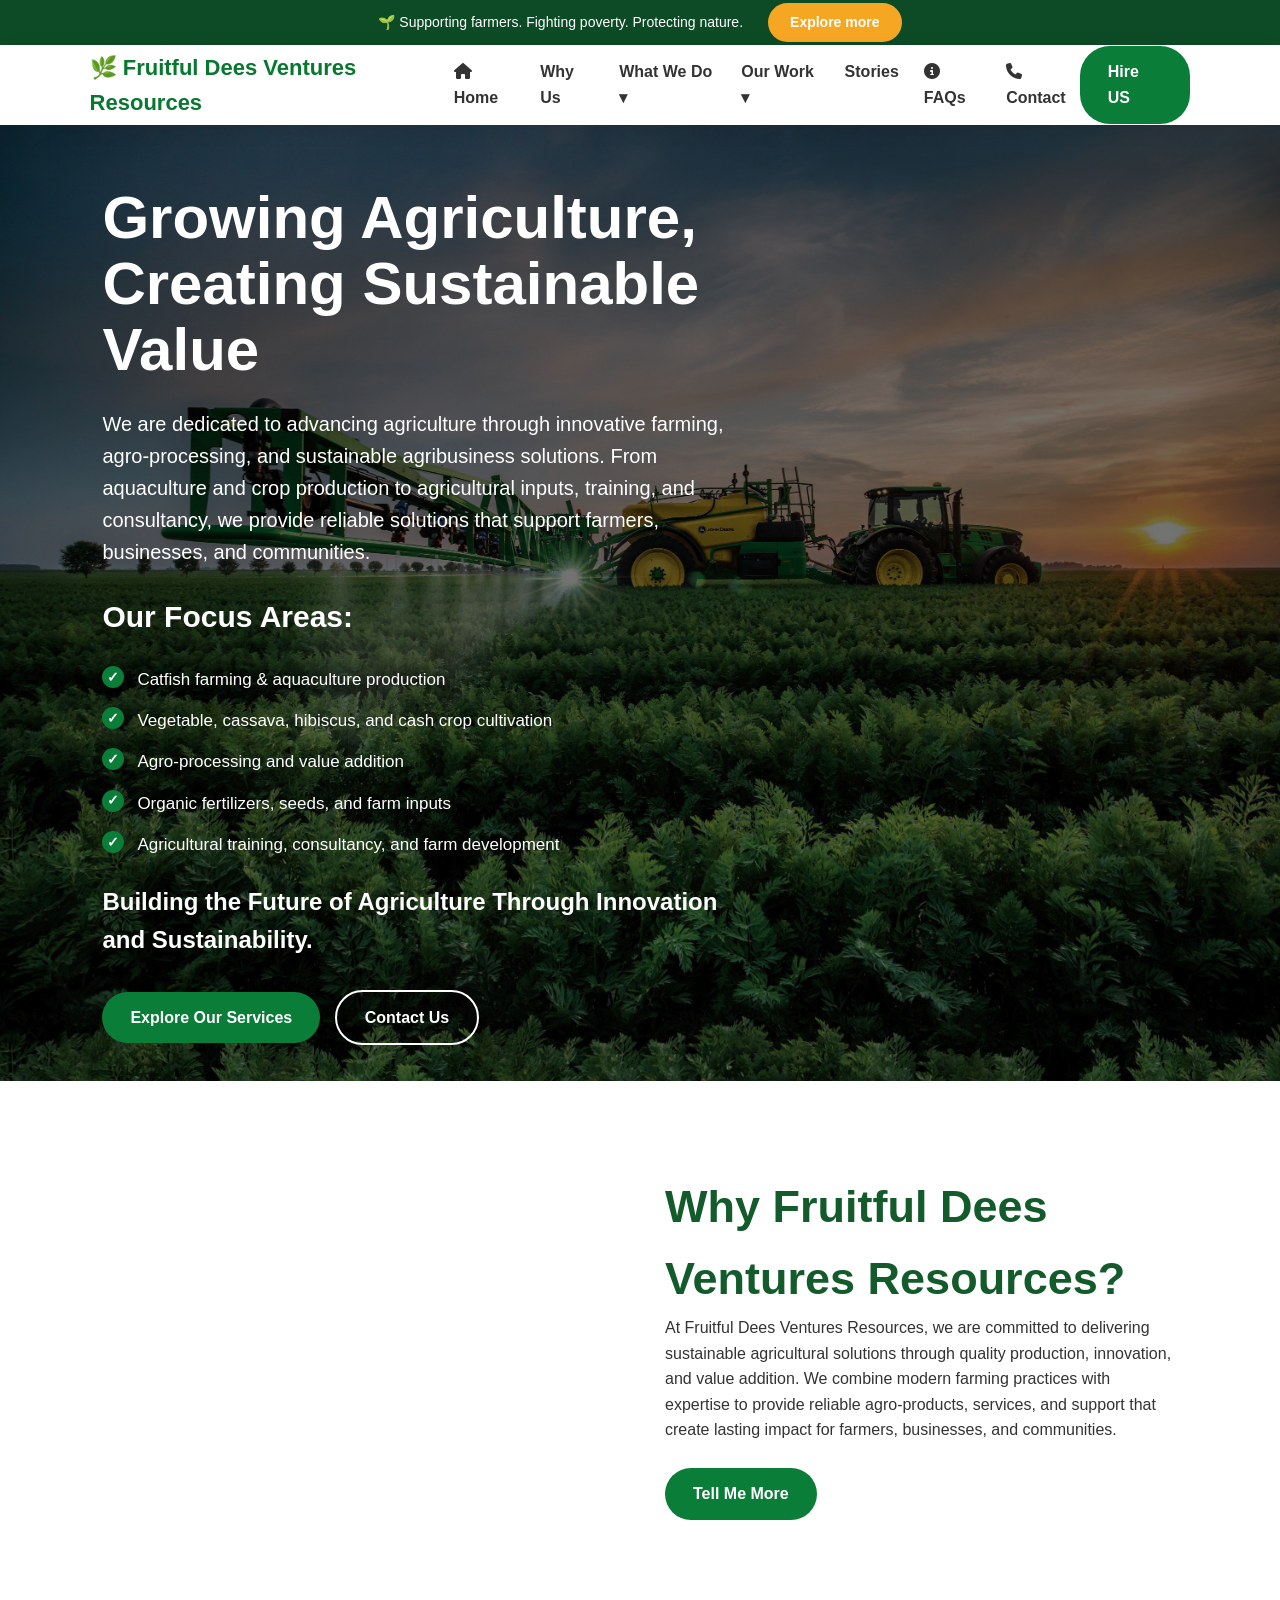
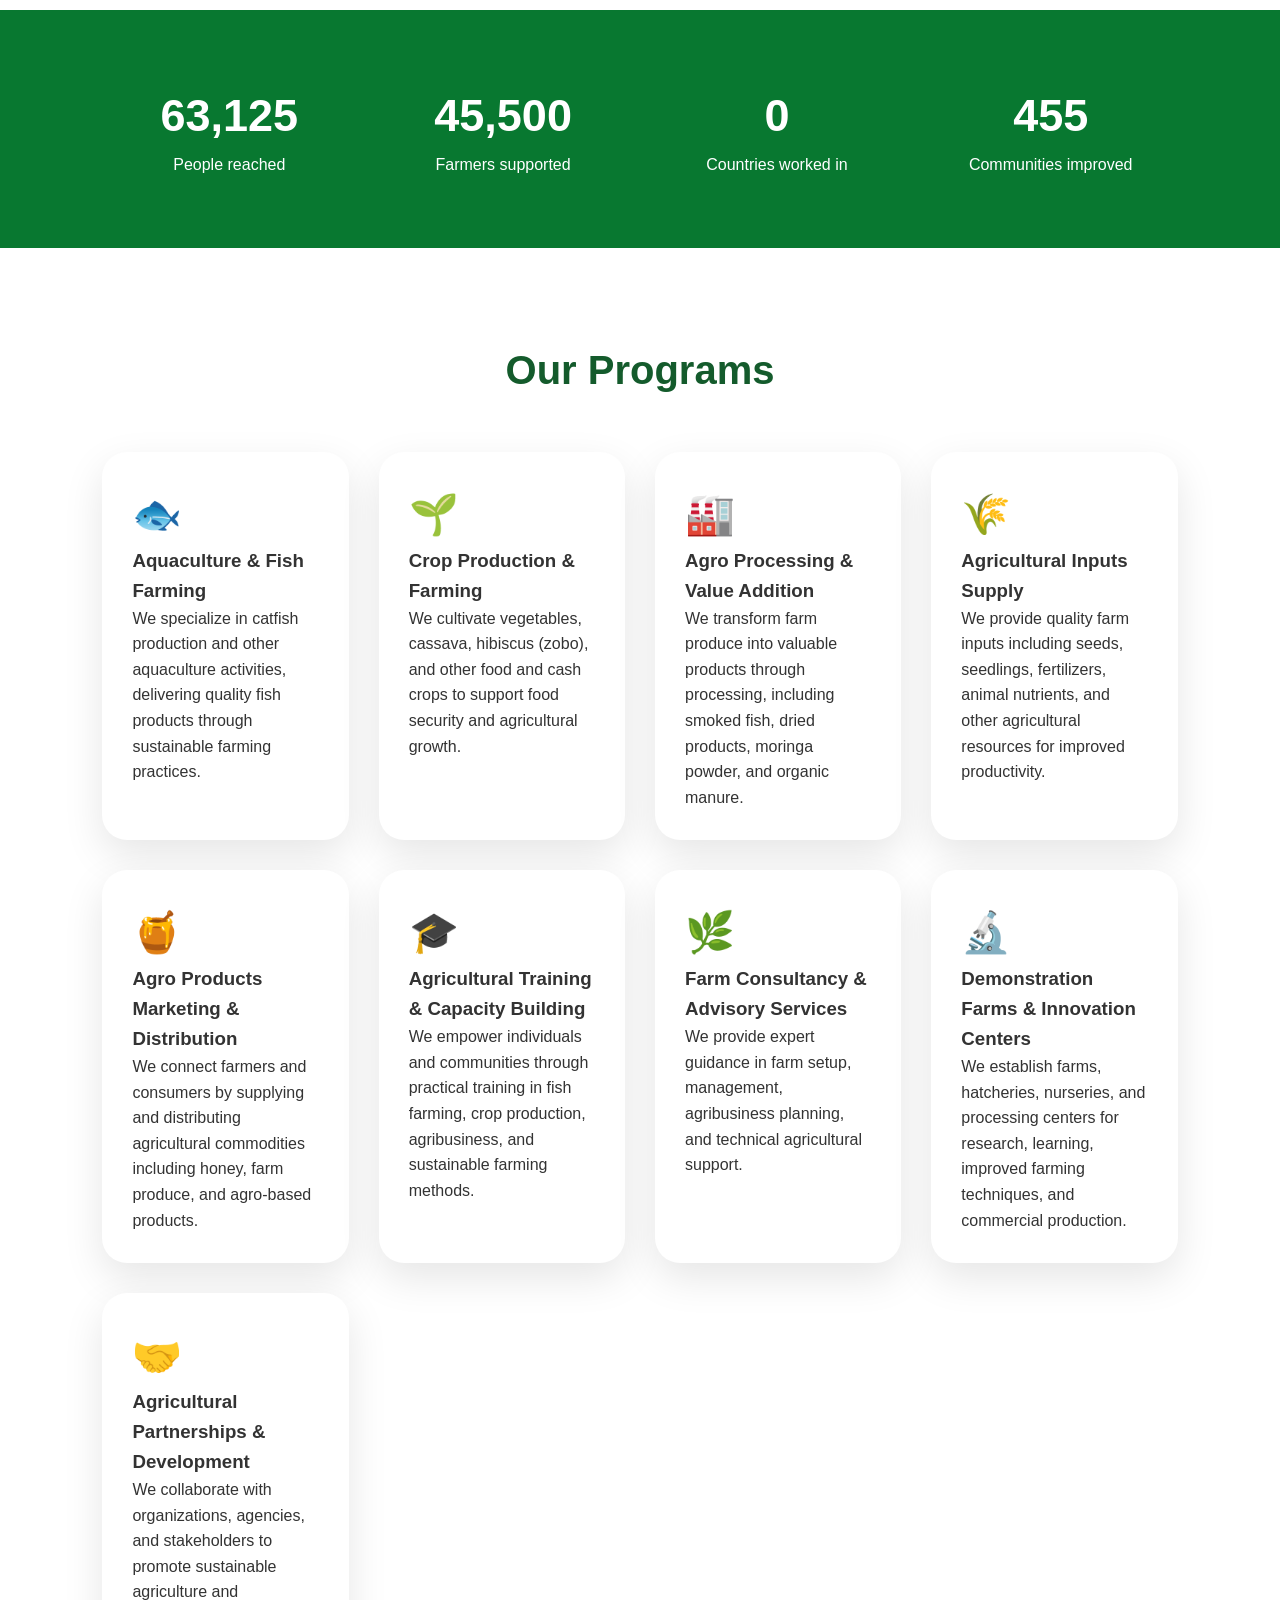
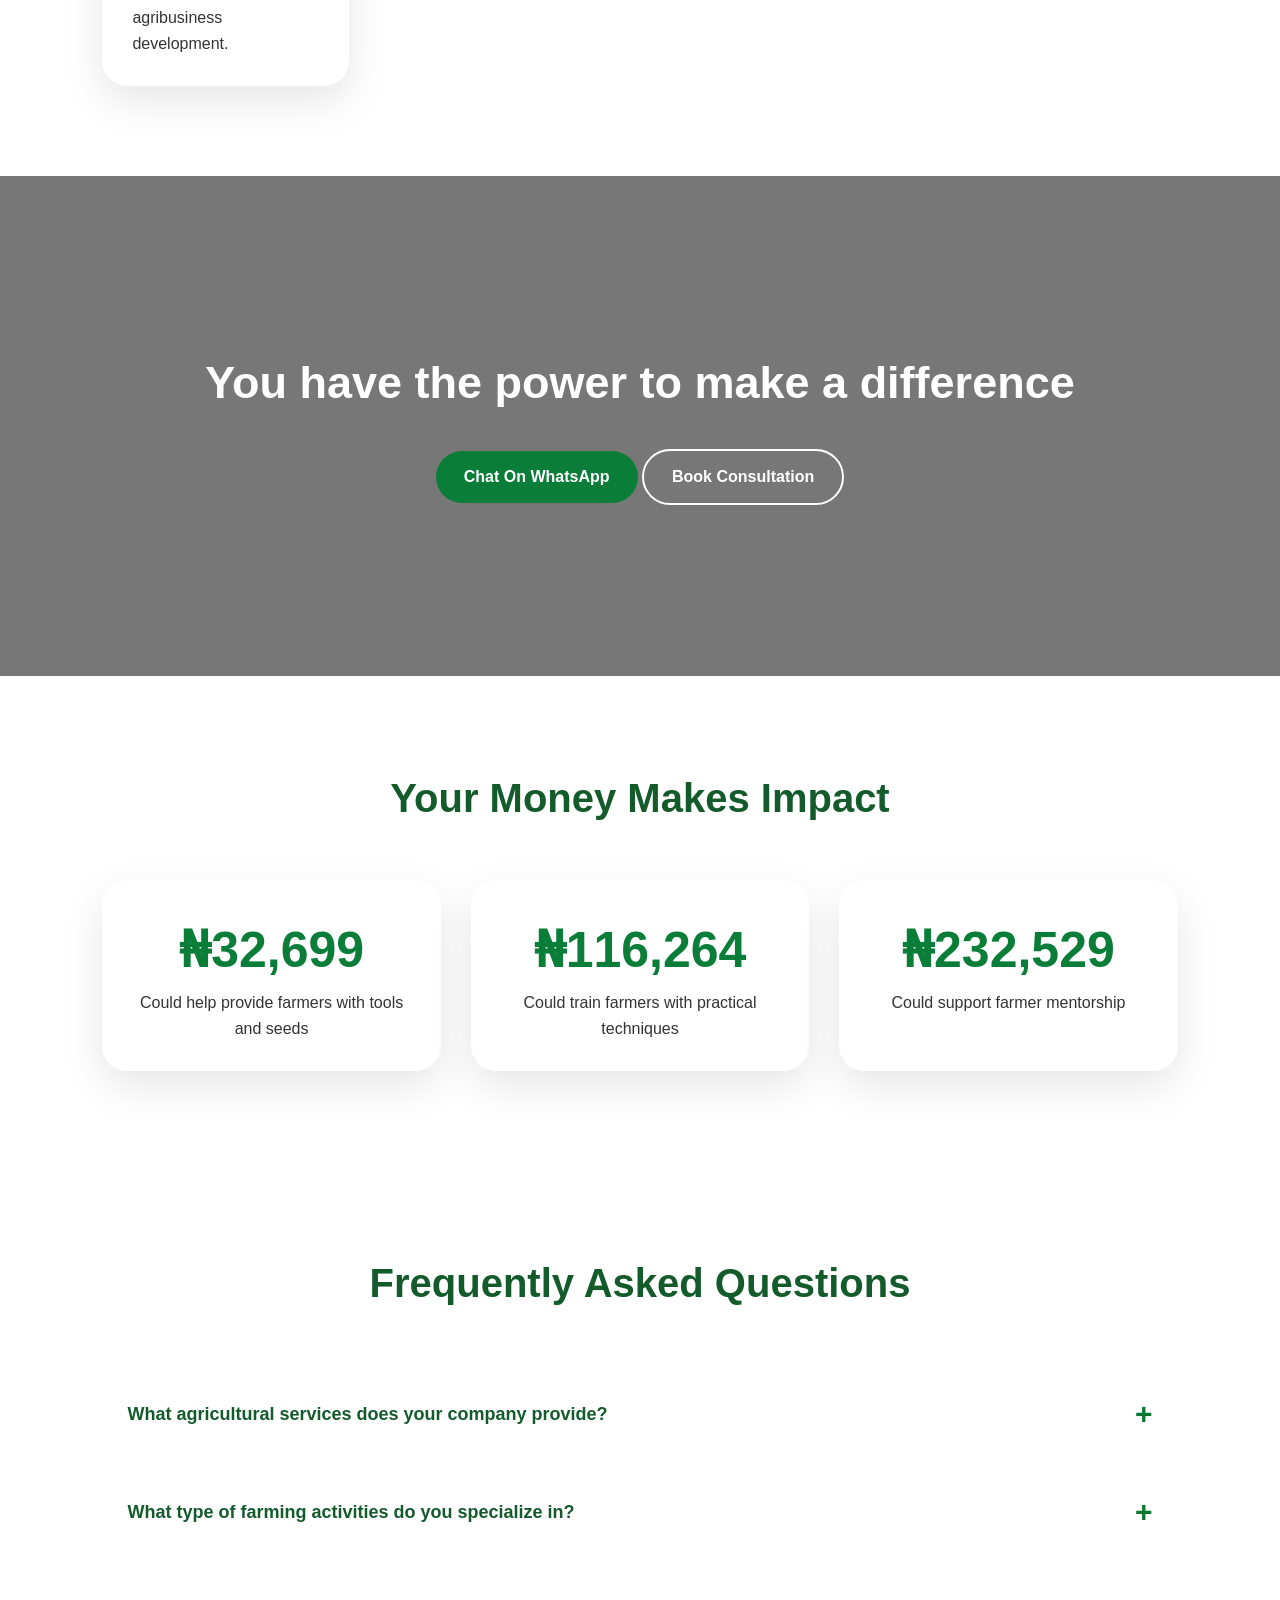
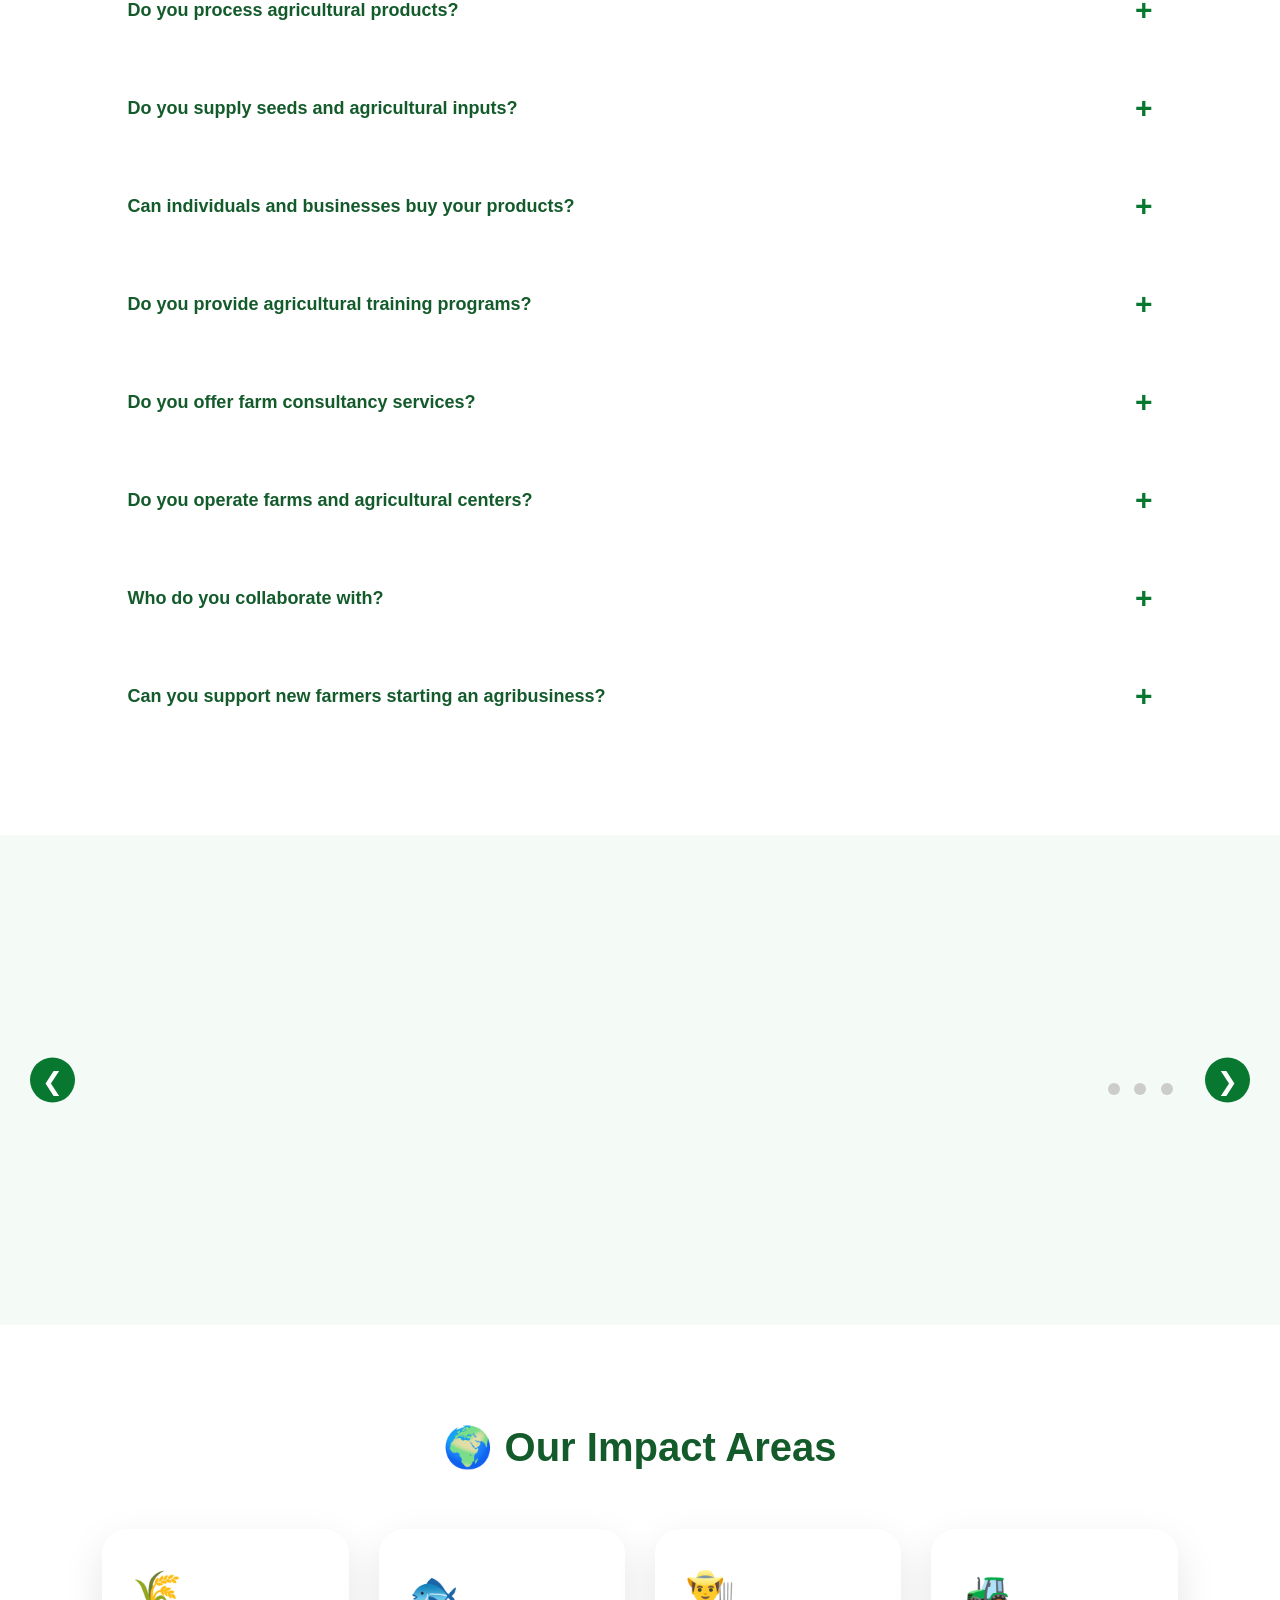
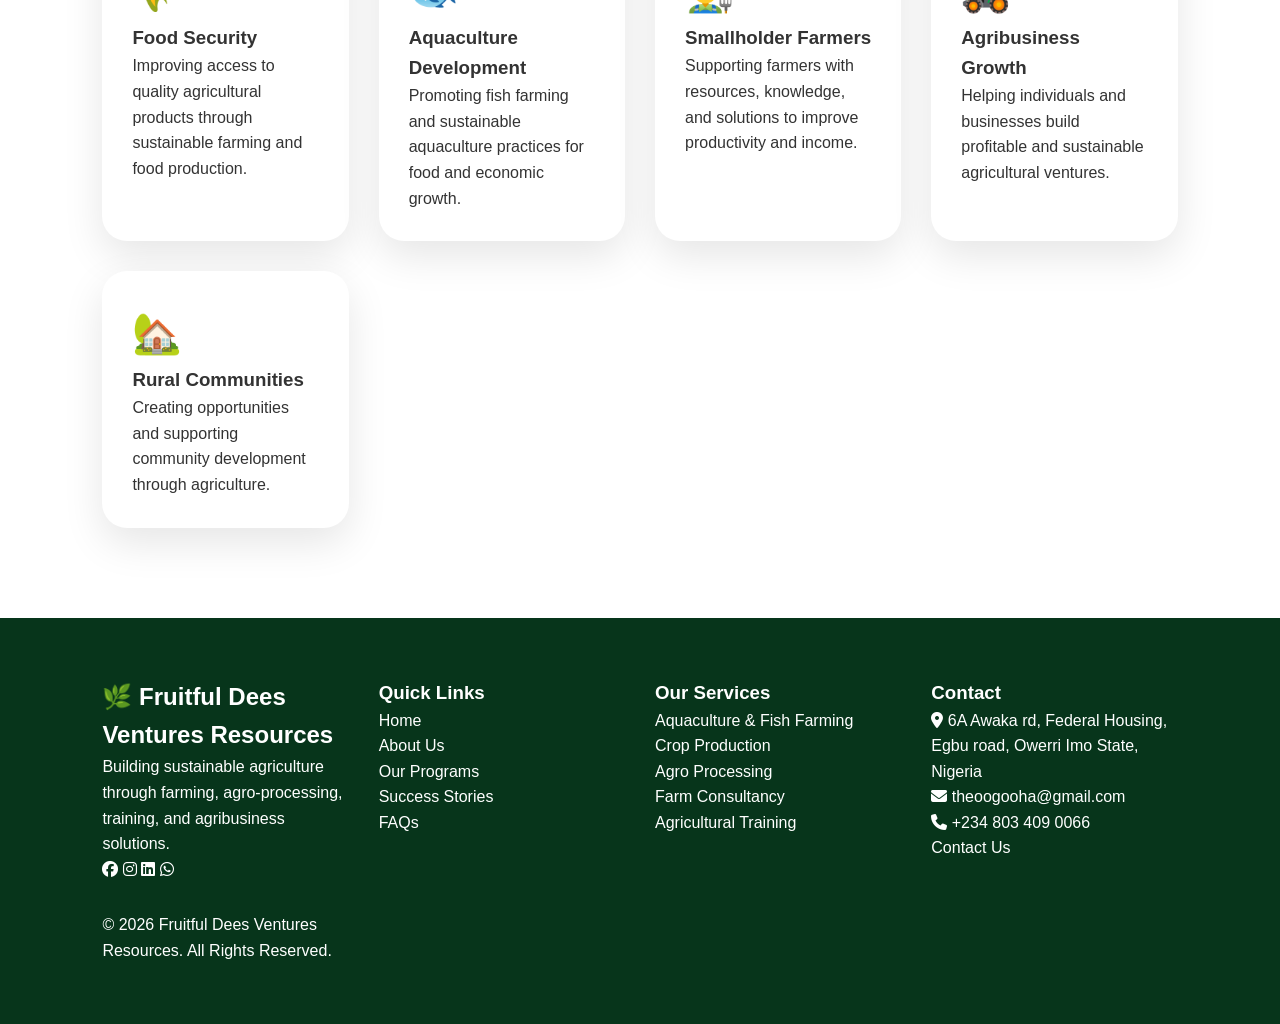
==== index.html @ a4c6fbff "Add files via upload" ====
<!DOCTYPE html>
<html lang="en">
<head>
<meta charset="UTF-8">
<meta name="viewport" content="width=device-width, initial-scale=1.0">

<title>Fruitful Dees Ventures Resources</title>

<link rel="stylesheet" href="https://cdnjs.cloudflare.com/ajax/libs/font-awesome/6.7.2/css/all.min.css">

<link rel="stylesheet" href="style.css">
</head>

<body>


<div class="topbar">
<p>🌱 Supporting farmers. Fighting poverty. Protecting nature.</p>
<a href="#donate">Explore more</a>
</div>


<header id="header">

<div class="logo">
🌿 <span>Fruitful Dees Ventures Resources</span>
</div>


<nav id="nav">

<a href="#"><i class="fa-solid fa-house"></i> Home</a>

<a href="#why">Why Us</a>

<a href="#programs">What We Do ▾</a>

<a href="#work">Our Work ▾</a>

<a href="#stories">Stories</a>

<a href="#faqs"><i class="fa-solid fa-info-circle"></i> FAQs</a>

<a href="contact-us/index.html"><i class="fa-solid fa-phone"></i> Contact</a>

</nav>


<a class="donate-btn" href="#donate">
Hire US
</a>


<div class="hamburger" id="hamburger">
☰
</div>


</header>



<section class="hero">


<div class="overlay"></div>


<div class="hero-content reveal">

<h1>
Growing Agriculture, Creating Sustainable Value
</h1>

<p>
We are dedicated to advancing agriculture through innovative farming, 
        agro-processing, and sustainable agribusiness solutions. From aquaculture 
        and crop production to agricultural inputs, training, and consultancy, 
        we provide reliable solutions that support farmers, businesses, and communities.
</p>
<h2>
    Our Focus Areas:
</h2>
<ul>
        <li>Catfish farming & aquaculture production</li>
        <li>Vegetable, cassava, hibiscus, and cash crop cultivation</li>
        <li>Agro-processing and value addition</li>
        <li>Organic fertilizers, seeds, and farm inputs</li>
        <li>Agricultural training, consultancy, and farm development</li>
    </ul>

    <h3>
        Building the Future of Agriculture Through Innovation and Sustainability.
    </h3>

<div>

<a href="#donate" class="btn primary">
        Explore Our Services
    </a>

    <a href="contact-us/index.html" class="btn secondary">
        Contact Us
    </a>

</div><br>

</div>

</section>





<section class="intro reveal" id="why">


<div class="image-box">

<img loading="lazy"
src="https://images.unsplash.com/photo-1500076656116-558758c991c1">

</div>


<div>

<h2>Why Fruitful Dees Ventures Resources?</h2>

<p>
At Fruitful Dees Ventures Resources, we are committed to delivering sustainable agricultural solutions through quality production, innovation, and value addition. We combine modern farming practices with expertise to provide reliable agro-products, services, and support that create lasting impact for farmers, businesses, and communities.
</p><br>


<a href="contact-us/index.html" class="btn primary">
Tell Me More
</a>


</div>

</section>







<section class="stats">


<div class="stat reveal">

<h2 data-count="67155">0</h2>
<p>People reached</p>

</div>


<div class="stat reveal">

<h2 data-count="50000">0</h2>
<p>Farmers supported</p>

</div>


<div class="stat reveal">

<h2 data-count="1">0</h2>
<p>Countries worked in</p>

</div>


<div class="stat reveal">

<h2 data-count="500">0</h2>
<p>Communities improved</p>

</div>


</section>









<section id="programs" class="section">


<h2 class="title">
Our Programs
</h2>


<div class="cards">



<div class="card">
🐟
<h3>Aquaculture & Fish Farming</h3>
<p>We specialize in catfish production and other aquaculture activities, delivering quality fish products through sustainable farming practices.</p>
</div>



<div class="card">
🌱
<h3>Crop Production & Farming</h3>
<p>We cultivate vegetables, cassava, hibiscus (zobo), and other food and cash crops to support food security and agricultural growth.</p>
</div>




<div class="card">
🏭
<h3>Agro Processing & Value Addition</h3>
<p>We transform farm produce into valuable products through processing, including smoked fish, dried products, moringa powder, and organic manure.</p>
</div>



<div class="card">
🌾
<h3>Agricultural Inputs Supply</h3>
<p>We provide quality farm inputs including seeds, seedlings, fertilizers, animal nutrients, and other agricultural resources for improved productivity.</p>
</div>



<div class="card">
🍯
<h3>Agro Products Marketing & Distribution</h3>
<p>We connect farmers and consumers by supplying and distributing agricultural commodities including honey, farm produce, and agro-based products.</p>
</div>



<div class="card">
🎓
<h3>Agricultural Training & Capacity Building</h3>
<p>We empower individuals and communities through practical training in fish farming, crop production, agribusiness, and sustainable farming methods.</p>
</div>




<div class="card">
🌿
<h3>Farm Consultancy & Advisory Services</h3>
<p>We provide expert guidance in farm setup, management, agribusiness planning, and technical agricultural support.</p>
</div>



<div class="card">
🔬
<h3>Demonstration Farms & Innovation Centers</h3>
<p>We establish farms, hatcheries, nurseries, and processing centers for research, learning, improved farming techniques, and commercial production.</p>
</div>


<div class="card">
🤝
<h3>Agricultural Partnerships & Development</h3>
<p>We collaborate with organizations, agencies, and stakeholders to promote sustainable agriculture and agribusiness development.</p>
</div>


</div>

</section>







<section class="donation" id="donate">


<div>

<h2>
You have the power to make a difference
</h2>

<a href="https://wa.link/9okyfu" target="_blank" class="btn primary">
Chat On WhatsApp
</a>


<a class="btn secondary" href="contact-us/index.html">
Book Consultation
</a>


</div>


</section>










<section class="section">


<h2 class="title">
Your Money Makes Impact
</h2>


<div class="impact">


<div>
<h2>₦32,699</h2>
<p>
Could help provide farmers with tools and seeds
</p>
</div>


<div>
<h2>₦116,264</h2>
<p>
Could train farmers with practical techniques
</p>
</div>


<div>
<h2>₦232,529</h2>
<p>
Could support farmer mentorship
</p>
</div>


</div>


</section>












<section id="faqs" class="section faq">

<h2 class="title">Frequently Asked Questions</h2>


<div class="faq-container">



<div class="faq-item">

<input type="checkbox" id="faq1">

<label for="faq1">

What agricultural services does your company provide?

<span>+</span>

</label>


<div class="faq-answer">

<p>
We provide agricultural solutions including aquaculture, crop production, agro-input supply, farm consultancy, training, processing, and distribution of agricultural products.
</p>

</div>

</div>




<div class="faq-item">

<input type="checkbox" id="faq2">

<label for="faq2">

What type of farming activities do you specialize in?

<span>+</span>

</label>


<div class="faq-answer">

<p>
We specialize in catfish farming, aquaculture production, vegetable cultivation, cassava farming, hibiscus (zobo), and other food and cash crops.
</p>

</div>

</div>





<div class="faq-item">

<input type="checkbox" id="faq3">

<label for="faq3">

Do you process agricultural products?

<span>+</span>

</label>


<div class="faq-answer">

<p>
Yes. We process agricultural products through value addition including smoked fish, dried products, moringa leaf powder, organic manure, and other farm by-products.
</p>

</div>

</div>





<div class="faq-item">

<input type="checkbox" id="faq4">

<label for="faq4">

Do you supply seeds and agricultural inputs?

<span>+</span>

</label>


<div class="faq-answer">

<p>
Yes. We supply quality farm inputs such as seeds, seedlings, fertilizers, animal nutrients, and other agricultural resources to improve productivity.
</p>

</div>

</div>





<div class="faq-item">

<input type="checkbox" id="faq5">

<label for="faq5">

Can individuals and businesses buy your products?

<span>+</span>

</label>


<div class="faq-answer">

<p>
Yes. We supply agricultural products and commodities to individuals, farmers, businesses, and organizations locally and internationally.
</p>

</div>

</div>





<div class="faq-item">

<input type="checkbox" id="faq6">

<label for="faq6">

Do you provide agricultural training programs?

<span>+</span>

</label>


<div class="faq-answer">

<p>
Yes. We organize practical training, workshops, and capacity-building programs in fish farming, crop production, agribusiness, and sustainable agriculture.
</p>

</div>

</div>





<div class="faq-item">

<input type="checkbox" id="faq7">

<label for="faq7">

Do you offer farm consultancy services?

<span>+</span>

</label>


<div class="faq-answer">

<p>
Yes. We provide farm advisory services including farm establishment, management support, agribusiness planning, and technical guidance.
</p>

</div>

</div>





<div class="faq-item">

<input type="checkbox" id="faq8">

<label for="faq8">

Do you operate farms and agricultural centers?

<span>+</span>

</label>


<div class="faq-answer">

<p>
Yes. We establish farms, hatcheries, nurseries, and processing centers for research, training, innovation, and commercial agricultural production.
</p>

</div>

</div>





<div class="faq-item">

<input type="checkbox" id="faq9">

<label for="faq9">

Who do you collaborate with?

<span>+</span>

</label>


<div class="faq-answer">

<p>
We collaborate with government agencies, NGOs, private organizations, farmers, and stakeholders to promote agricultural development.
</p>

</div>

</div>





<div class="faq-item">

<input type="checkbox" id="faq10">

<label for="faq10">

Can you support new farmers starting an agribusiness?

<span>+</span>

</label>


<div class="faq-answer">

<p>
Yes. We support new and existing farmers through training, consultancy, resources, and practical guidance for successful agricultural ventures.
</p>

</div>

</div>



</div>

</section>












<section id="stories" class="stories">


<input type="radio" name="slider" id="slide1" checked>
<input type="radio" name="slider" id="slide2">
<input type="radio" name="slider" id="slide3">



<div class="story-container">



<div class="story story1">

<img src="https://images.unsplash.com/photo-1533630654593-b32d7cb3eae1">

<h3>Amina - Kenya</h3>

<p>
"Farming support changed my family's future."
</p>

</div>





<div class="story story2">

<img src="https://images.unsplash.com/photo-1544717305-2782549b5136">

<h3>Joseph - Uganda</h3>

<p>
"Training helped our community grow."
</p>

</div>





<div class="story story3">

<img src="https://images.unsplash.com/photo-1509099836639-18ba1795216d">

<h3>Maria - Tanzania</h3>

<p>
"Sustainable farming created hope."
</p>

</div>



</div>





<div class="story-controls">


<label for="slide3" class="prev">
❮
</label>


<label for="slide2" class="next">
❯
</label>


</div>





<div class="dots">

<label for="slide1"></label>

<label for="slide2"></label>

<label for="slide3"></label>

</div>



</section>









<section id="work" class="section">


<h2 class="title">
🌍 Our Impact Areas
</h2>


<div class="cards">


<div class="card">
🌾
<h3>Food Security</h3>
<p>Improving access to quality agricultural products through sustainable farming and food production.</p>
</div>


<div class="card">
🐟
<h3>Aquaculture Development</h3>
<p>Promoting fish farming and sustainable aquaculture practices for food and economic growth.</p>
</div>


<div class="card">
👨‍🌾
<h3>Smallholder Farmers</h3>
<p>Supporting farmers with resources, knowledge, and solutions to improve productivity and income.</p>
</div>


<div class="card">
🚜
<h3>Agribusiness Growth</h3>
<p>Helping individuals and businesses build profitable and sustainable agricultural ventures.</p>
</div>


<div class="card">
🏡
<h3>Rural Communities</h3>
<p>Creating opportunities and supporting community development through agriculture.</p>
</div>



</div>


</section>








<footer>


<div class="footer-brand">

<h2>🌿 Fruitful Dees Ventures Resources</h2>

<p>
Building sustainable agriculture through farming,
agro-processing, training, and agribusiness solutions.
</p>


<div class="socials">

<a href="#" title="Facebook">
<i class="fa-brands fa-facebook"></i>
</a>


<a href="#" title="Instagram">
<i class="fa-brands fa-instagram"></i>
</a>


<a href="#" title="LinkedIn">
<i class="fa-brands fa-linkedin"></i>
</a>


<a href="https://wa.link/9okyfu" title="WhatsApp" target="_blank">
<i class="fa-brands fa-whatsapp"></i>
</a>


</div>


</div>





<div>

<h3>Quick Links</h3>

<p><a href="#">Home</a></p>

<p><a href="#why">About Us</a></p>

<p><a href="#programs">Our Programs</a></p>

<p><a href="#stories">Success Stories</a></p>

<p><a href="#faqs">FAQs</a></p>


</div>






<div>

<h3>Our Services</h3>

<p>Aquaculture & Fish Farming</p>

<p>Crop Production</p>

<p>Agro Processing</p>

<p>Farm Consultancy</p>

<p>Agricultural Training</p>


</div>






<div>

<h3>Contact</h3>


<p>
<i class="fa-solid fa-location-dot"></i>
 6A Awaka rd, Federal Housing, Egbu road, Owerri Imo State, Nigeria
</p>


<p>
<i class="fa-solid fa-envelope"></i>
 theoogooha@gmail.com
</p>


<p>
<i class="fa-solid fa-phone"></i>
 +234 803 409 0066
</p>


<a class="footer-btn" href="contact-us/index.html">
Contact Us
</a>


</div>




<div class="copyright">

<p>
© 2026 Fruitful Dees Ventures Resources. All Rights Reserved.
</p>

</div>


</footer>












<button id="top">
↑
</button>



<script src="script.js"></script>

</body>
</html>
---- style.css ----
/* ==========================
GLOBAL RESET
========================== */

*{
margin:0;
padding:0;
box-sizing:border-box;
scroll-behavior:smooth;
}


body{

font-family:"Segoe UI",Arial,sans-serif;
color:#333;
background:#fff;
line-height:1.6;

}


img{

width:100%;
display:block;

}


a{

text-decoration:none;
color:inherit;

}


button{

cursor:pointer;
border:none;

}




/* ==========================
TOP BAR
========================== */


.topbar{

background:#0c4b25;
color:white;
height:45px;
display:flex;
justify-content:center;
align-items:center;
gap:25px;
font-size:14px;

}


.topbar a{

background:#f5a623;
padding:8px 22px;
border-radius:30px;
font-weight:bold;

}

.topbar a:hover {
    background-color: #f3db04;
}



/* ==========================
HEADER
========================== */


header{

height:80px;
position:sticky;
top:0;
z-index:1000;

background:white;
display:flex;
align-items:center;
justify-content:space-between;

padding:0 7%;
box-shadow:0 5px 20px rgba(0,0,0,.08);

transition:.3s;

}


.logo{

font-size:22px;
font-weight:bold;
color:#087830;

}


nav{

display:flex;
gap:25px;

}


nav a{

font-weight:600;
transition:.3s;

}


nav a:hover{

color:#087830;

}



.donate-btn,
.btn{

display:inline-block;
padding:13px 28px;
border-radius:30px;
font-weight:bold;

}

/*=======================
DONATE BTN HOVERS
=======================*/

.donate-btn:hover {
    background-color: #05aa21;
    cursor: pointer;
}

.primary:hover {
    background-color: #05aa21;
    cursor: pointer;
}
.secondary:hover {
    background-color: #05aa21;
    cursor: pointer;
}


.donate-btn,
.primary{

background:#0a7d38;
color:white;

}




.secondary{

border:2px solid white;
color:white;

}




.hamburger{

display:none;
font-size:30px;
cursor: pointer;

}







/* ==========================
HERO
========================== */


.hero{

min-height:90vh;

background:url("images/web.jpg")
center/cover;

position:relative;

display:flex;
align-items:flex-start;
padding-top:60px;
padding-bottom:10px;

}


.overlay{

position:absolute;
inset:0;
background:rgba(0,0,0,.55);

}



.hero-content{

position:relative;
z-index:2;

color:white;
width:50%;
margin-left:8%;

animation:fade 1s;

}


.hero h1{

font-size:60px;
line-height:1.1;

}



.hero p{

font-size:20px;
margin:25px 0;

}






/* ==========================
SECTIONS
========================== */


.section{

padding:90px 8%;

}


.title{

text-align:center;
font-size:40px;
margin-bottom:50px;
color:#145b2c;

}





/* ==========================
INTRO
========================== */


.intro{

padding:90px 8%;
display:grid;
grid-template-columns:1fr 1fr;
gap:50px;
align-items:center;

}


.intro img{

border-radius:30px;

}


.intro h2{

font-size:45px;
color:#145b2c;

}






/* ==========================
STATS
========================== */


.stats{

background:#087830;
color:white;

display:grid;
grid-template-columns:repeat(4,1fr);
gap:20px;

padding:70px 8%;
text-align:center;

}


.stat h2{

font-size:45px;

}





/* ==========================
CARDS
========================== */


.cards{

display:grid;
grid-template-columns:repeat(auto-fit,minmax(240px,1fr));
gap:30px;

}



.card,
.impact>div,
.news{

background:white;
padding:30px;
border-radius:25px;

box-shadow:0 15px 40px rgba(0,0,0,.1);

transition:.3s;

}



.card:hover,
.news:hover,
.impact>div:hover{

transform:translateY(-10px);

}




.card:first-letter{

font-size:40px;

}







/* ==========================
DONATION
========================== */


.donation{

height:500px;

background:
linear-gradient(#0008,#0008),
url("https://images.unsplash.com/photo-1500076656116-558758c991c1")
center/cover;


display:flex;
align-items:center;
justify-content:center;
text-align:center;

color:white;

padding:30px;

}


.donation h2{

font-size:45px;
margin-bottom:30px;

}





/* ==========================
IMPACT
========================== */


.impact{

display:grid;
grid-template-columns:repeat(3,1fr);
gap:30px;

text-align:center;

}


.impact h2{

font-size:50px;
color:#0a7d38;

}







/* ==========================
NEWS
========================== */


.news img{

height:220px;
object-fit:cover;
border-radius:20px;

}


.news span{

display:inline-block;
background:#dff5e6;
color:#087830;

padding:5px 15px;
border-radius:20px;
margin-top:15px;

}







/* ==========================
STORIES
========================== */


.stories{

background:#f4faf5;

display:flex;
align-items:center;
justify-content:center;
gap:40px;

padding:80px;

text-align:center;

}



.story{

max-width:500px;

}



.story img{

width:150px;
height:150px;
object-fit:cover;
border-radius:50%;
margin:auto;

}



.stories button{

font-size:35px;
background:none;

}






/* ==========================
CONTACT
========================== */


/* ==========================
CONTACT FORM DESIGN
========================== */


.contact{

background:#eef8f0;

padding:90px 8%;

text-align:center;

}



.contact h2{

font-size:42px;

color:#145b2c;

margin-bottom:15px;

}



.contact > p{

max-width:650px;

margin:0 auto 40px;

color:#555;

font-size:17px;

}




.contact form{

background:white;

max-width:700px;

margin:auto;

padding:45px;

border-radius:30px;

box-shadow:0 20px 50px rgba(0,0,0,.12);

display:grid;

gap:15px;

text-align:left;

}




.contact label{

font-weight:700;

color:#145b2c;

margin-top:8px;

}




.contact input,
.contact textarea,
.contact select{


width:100%;

padding:16px 18px;

border-radius:15px;

border:1px solid #ddd;

font-size:16px;

font-family:inherit;

outline:none;

transition:.3s;

background:#fafafa;

}




.contact input:focus,
.contact textarea:focus,
.contact select:focus{


border-color:#087830;

background:white;

box-shadow:0 0 0 4px #08783022;

}




.contact textarea{

resize:none;

}




.contact button{


background:#087830;

color:white;

padding:16px;

border-radius:30px;

font-size:17px;

font-weight:bold;

transition:.3s;

margin-top:10px;

}



.contact button:hover{


background:#0c4b25;

transform:translateY(-3px);

}




/* form message */

#message{

text-align:center;

font-weight:bold;

color:#087830;

}

/*===========================
contact whatsapp & email styling
============================*/
.con {
    padding: 4px 8px;
    background-color: white;
    color: green;
    border-radius: 10px;
    border: double;
    font-size: 20px;
}
.con2 {
    padding: 4px 8px;
    background-color: white;
    color: red;
    border-radius: 10px;
    border: double;
    font-size: 20px;
}

.concard {
    align-items: space-between;
    display: flex;
    gap: 10px;
}




/* ==========================
CONTACT MOBILE
========================== */


@media(max-width:700px){


.contact{

padding:60px 5%;

}



.contact h2{

font-size:32px;

}



.contact > p{

font-size:15px;

}



.contact form{


padding:25px;

border-radius:20px;

}



.contact input,
.contact textarea,
.contact select{

font-size:15px;

padding:14px;

}


.contact button{

width:100%;

}


}








/* ==========================
FOOTER
========================== */


footer{

background:#07351b;
color:white;

display:grid;
grid-template-columns:repeat(4,1fr);

gap:30px;

padding:60px 8%;

}





footer input{

width:100%;

}







#top{

position:fixed;
right:25px;
bottom:25px;

background:#087830;
color:white;

width:50px;
height:50px;

border-radius:50%;

display:none;

}






/* ==========================
ANIMATION
========================== */


.reveal{

opacity:0;
transform:translateY(40px);
transition:1s;

}


.reveal.active{

opacity:1;
transform:none;

}


@keyframes fade{

from{
opacity:0;
transform:translateY(40px);
}

to{
opacity:1;
}

}

/*======================
aditional style for hero
=======================*/
/* ==========================
HERO EXTRA CONTENT STYLING
(Bullets + Subheadings)
========================== */


.hero-content h2,
.hero-content h3{

margin-top:25px;
margin-bottom:15px;
color:white;
font-weight:700;

}


.hero-content h2{

font-size:30px;

}


.hero-content h3{

font-size:24px;

}



/* Hero bullet points */

.hero-content ul{

margin:25px 0;
padding-left:0;

list-style:none;

display:grid;
gap:14px;

}



.hero-content ul li{

position:relative;

padding-left:35px;

font-size:17px;

color:white;

}



/* Custom green bullet icon */

.hero-content ul li::before{

content:"✓";

position:absolute;
left:0;
top:0;

width:22px;
height:22px;

background:#0a7d38;
color:white;

border-radius:50%;

display:flex;
align-items:center;
justify-content:center;

font-size:14px;
font-weight:bold;

}



/* Hero button spacing */

.hero-content .btn{

margin-top:15px;
margin-right:10px;

}

/* ==========================
FAQ TOGGLE CSS ONLY
========================== */


.faq-item input{

display:none;

}



.faq-item label{

width:100%;

padding:25px;

background:white;

display:flex;
justify-content:space-between;
align-items:center;

font-size:18px;
font-weight:bold;

color:#145b2c;

cursor:pointer;

}



.faq-item label span{

font-size:30px;
color:#087830;

transition:.3s;

}



.faq-answer{

max-height:0;
overflow:hidden;

padding:0 25px;

transition:.4s ease;

}



.faq-answer p{

padding-bottom:25px;

color:#555;

}



/* OPEN FAQ */

.faq-item input:checked ~ .faq-answer{

max-height:300px;

}



.faq-item input:checked + label span{

transform:rotate(45deg);

}


/* ==========================
CSS AUTO STORY SLIDER
========================== */


.stories{

background:#f4faf5;

padding:80px 8%;

text-align:center;

position:relative;

overflow:hidden;

}



.stories input{

display:none;

}



.story-container{

max-width:600px;

height:330px;

margin:auto;

position:relative;

}





.story{

position:absolute;

width:100%;

opacity:0;

animation:storySlide 12s infinite;

}



.story img{

width:150px;

height:150px;

object-fit:cover;

border-radius:50%;

margin:auto;

}



.story h3{

margin-top:20px;

font-size:25px;

color:#145b2c;

}



.story p{

font-size:18px;

color:#555;

}





/* AUTO SLIDE TIMING */

.story1{

animation-delay:0s;

}


.story2{

animation-delay:4s;

}


.story3{

animation-delay:8s;

}





@keyframes storySlide{


0%{

opacity:0;
transform:translateX(100%);

}


8%{

opacity:1;
transform:translateX(0);

}


30%{

opacity:1;
transform:translateX(0);

}


38%{

opacity:0;
transform:translateX(-100%);

}


100%{

opacity:0;

}


}







/* MANUAL BUTTONS */


.story-controls label{

position:absolute;

top:50%;

transform:translateY(-50%);

background:#087830;

color:white;

width:45px;

height:45px;

border-radius:50%;

display:flex;

align-items:center;

justify-content:center;

font-size:25px;

cursor:pointer;

z-index:5;

}



.prev{

left:30px;

}



.next{

right:30px;

}





/* DOTS */

.dots{

margin-top:25px;

}


.dots label{

display:inline-block;

width:12px;

height:12px;

border-radius:50%;

background:#ccc;

margin:5px;

cursor:pointer;

}





/* ==========================
900px
========================== */


@media(max-width:900px){


.story-container{

height:350px;

}


.story h3{

font-size:22px;

}


.story p{

font-size:16px;

}



.story-controls label{

width:40px;

height:40px;

font-size:20px;

}


.prev{

left:15px;

}


.next{

right:15px;

}


}








/* ==========================
MOBILE
========================== */


@media(max-width:900px){


nav{

position:fixed;
top:80px;
right:-100%;

background:white;

width:260px;
height:100vh;

flex-direction:column;
padding:40px;

transition:.4s;

box-shadow:0 0 30px #0002;

}


nav.show{

right:0;

}



.hamburger{

display:block;

}


.donate-btn{

display:none;

}



.hero-content{

width:90%;
margin:auto;
padding-top:20px;
padding-bottom:40px;


}



.hero h1{

font-size:42px;

}



.intro{

grid-template-columns:1fr;

}



.stats{

grid-template-columns:1fr 1fr;

}



.impact{

grid-template-columns:1fr;

}



footer{

grid-template-columns:1fr;

}



.stories{

padding:50px 20px;

}



/* ==========================
MOBILE HERO CONTENT
========================== */



.hero-content{

text-align:left;

}



.hero-content h2{

font-size:24px;

}



.hero-content h3{

font-size:20px;

}



.hero-content p{

font-size:17px;

}



.hero-content ul{

gap:12px;

}



.hero-content ul li{

font-size:15px;
padding-left:30px;

}



.hero-content .btn{

display:inline-block;
margin-bottom:10px;

}

.faq-container{

width:100%;
padding:0 10px;

}


.faq-item button{

font-size:16px;
padding:20px;

text-align:left;

}



.faq-item button span{

font-size:26px;

}



.faq-answer{

padding:0 20px;

}


.faq-answer p{

font-size:15px;

}


}

/* ==========================
CONTACT BUTTONS TABLET/MOBILE
========================== */

.con,
.con2{

font-size:17px;

padding:6px 12px;

display:inline-block;

}


.concard{

flex-wrap:wrap;

justify-content:center;

}





@media(max-width:500px){


.stats{

grid-template-columns:1fr;

}


.hero{

min-height:80vh;
height:auto;
padding-top:40px;
padding-bottom:40px;

}


.hero h1{

font-size:34px;

}


.topbar{

font-size:12px;

}

/* ==========================
MOBILE HERO CONTENT
========================== */
.hero-content h2{

font-size:21px;

}


.hero-content h3{

font-size:18px;

}


.hero-content ul li{

font-size:14px;

}



.hero-content .btn{

width:100%;
text-align:center;

}
/*===========
faqs
=================*/
.faq-item label{

font-size:15px;

padding:18px;

gap:15px;

}


.faq-item label span{

font-size:24px;

}


.faq-answer p{

font-size:14px;

}

/* ==========================
stories slider
========================== */



.stories{

padding:60px 5%;

}


.story-container{

height:360px;

}



.story img{

width:120px;

height:120px;

}



.story h3{

font-size:20px;

}



.story p{

font-size:15px;

}



.story-controls label{

width:35px;

height:35px;

font-size:18px;

}


/* ==========================
CONTACT BUTTONS SMALL MOBILE
========================== */


.con,
.con2{

font-size:15px;

padding:5px 10px;

width:100%;

text-align:center;

}


.concard{

flex-direction:column;

align-items:center;

gap:15px;

}


}
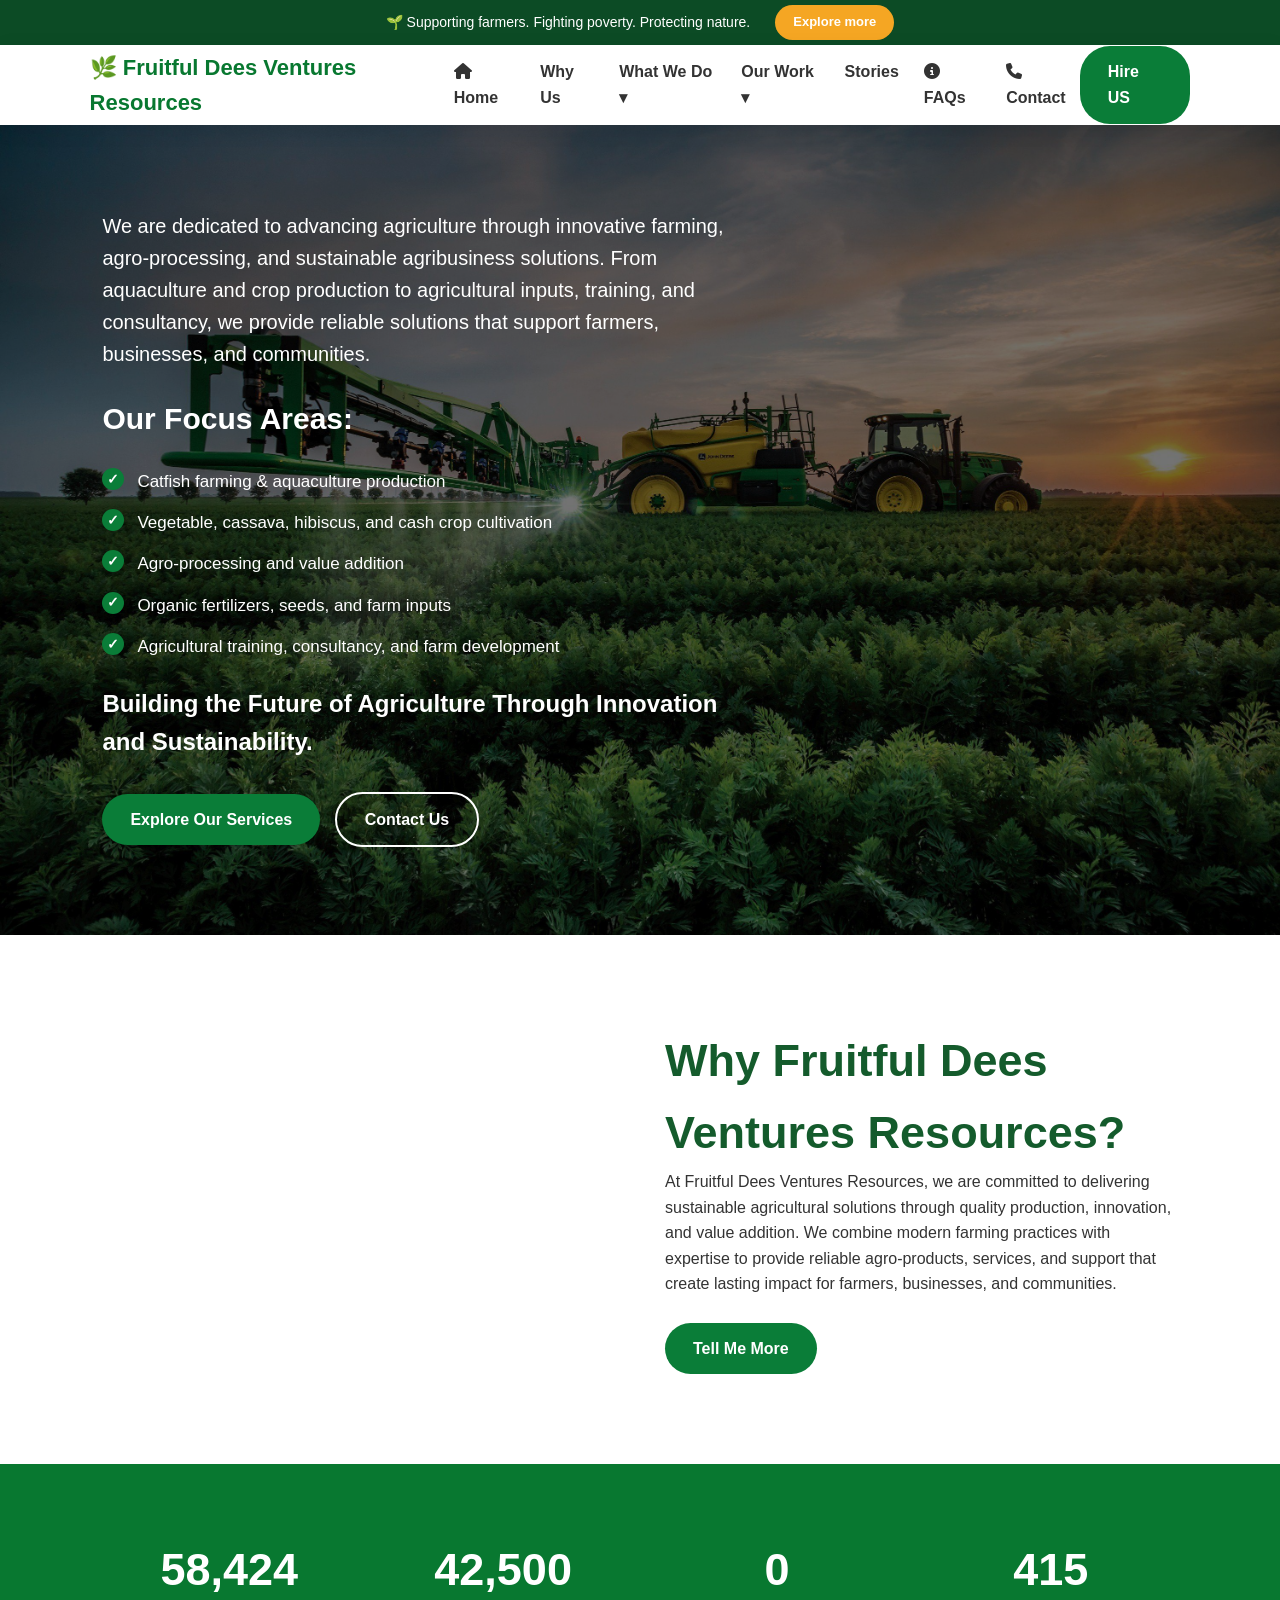
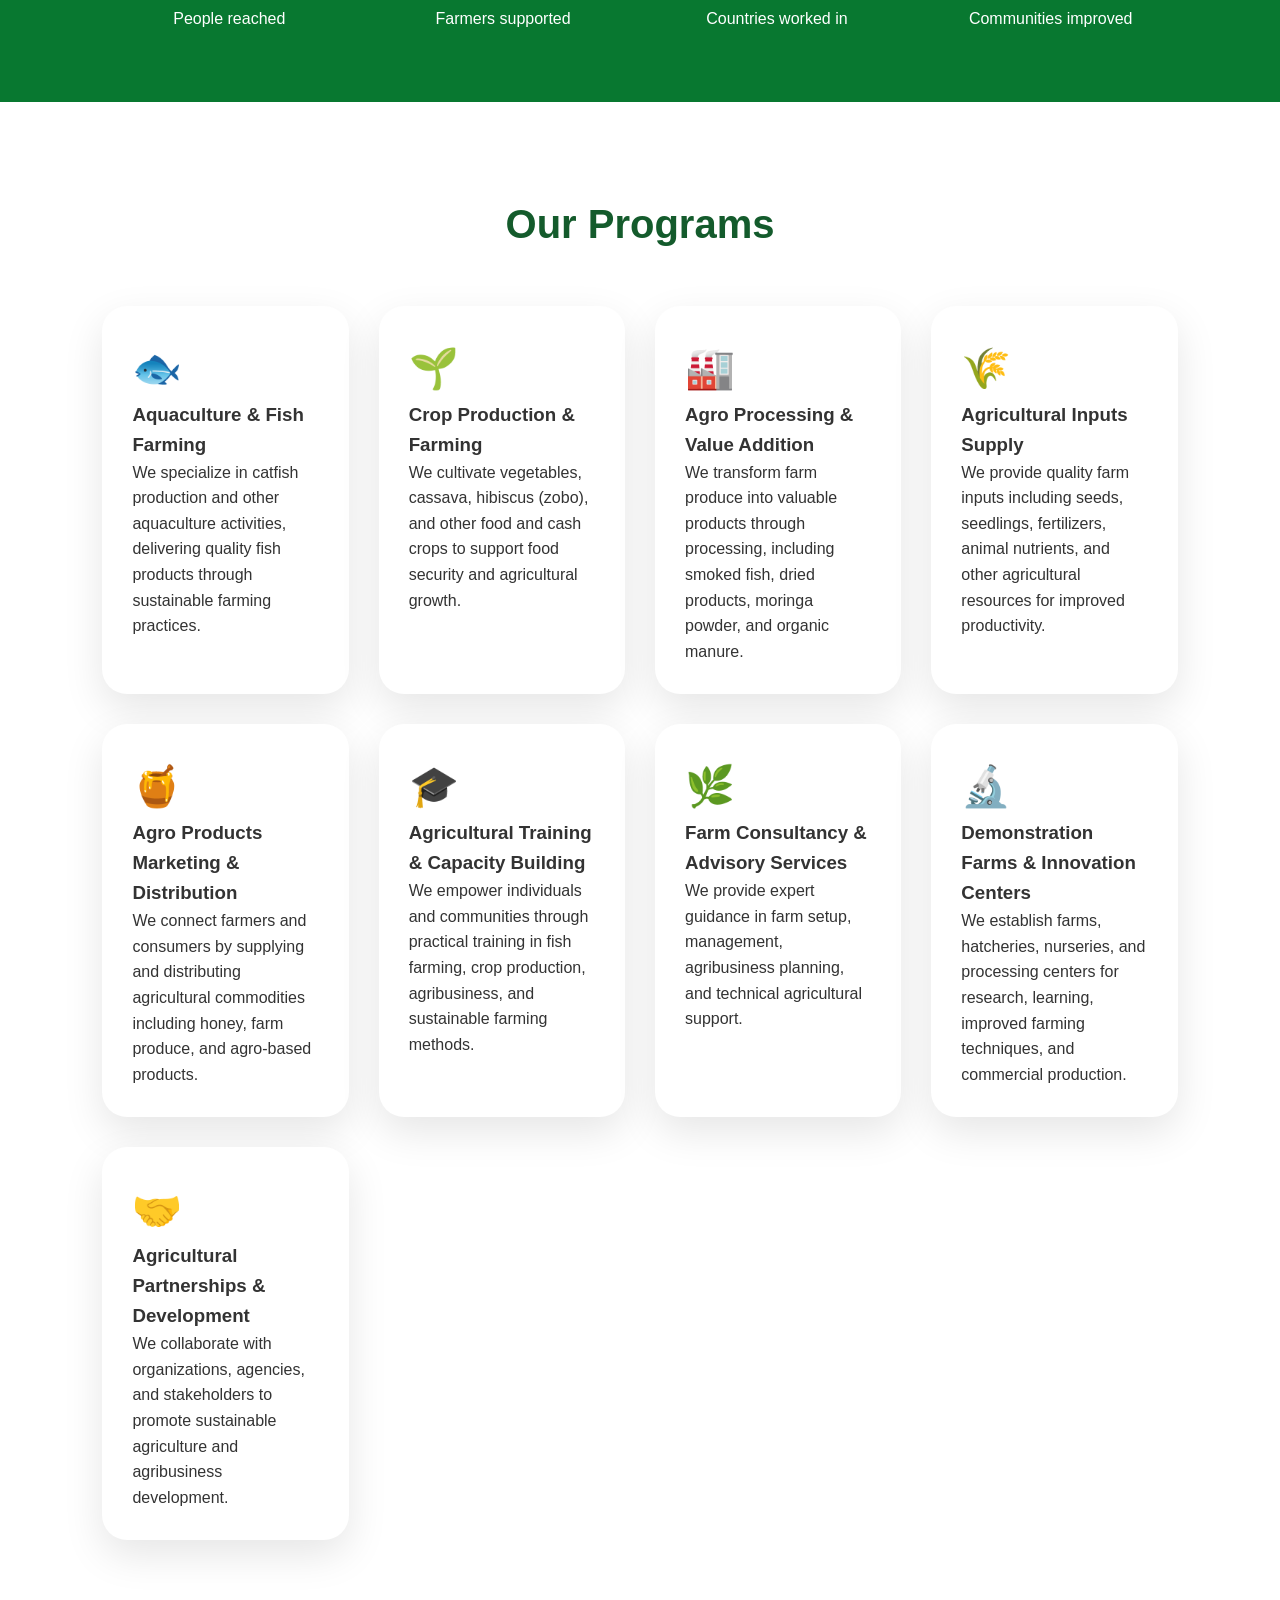
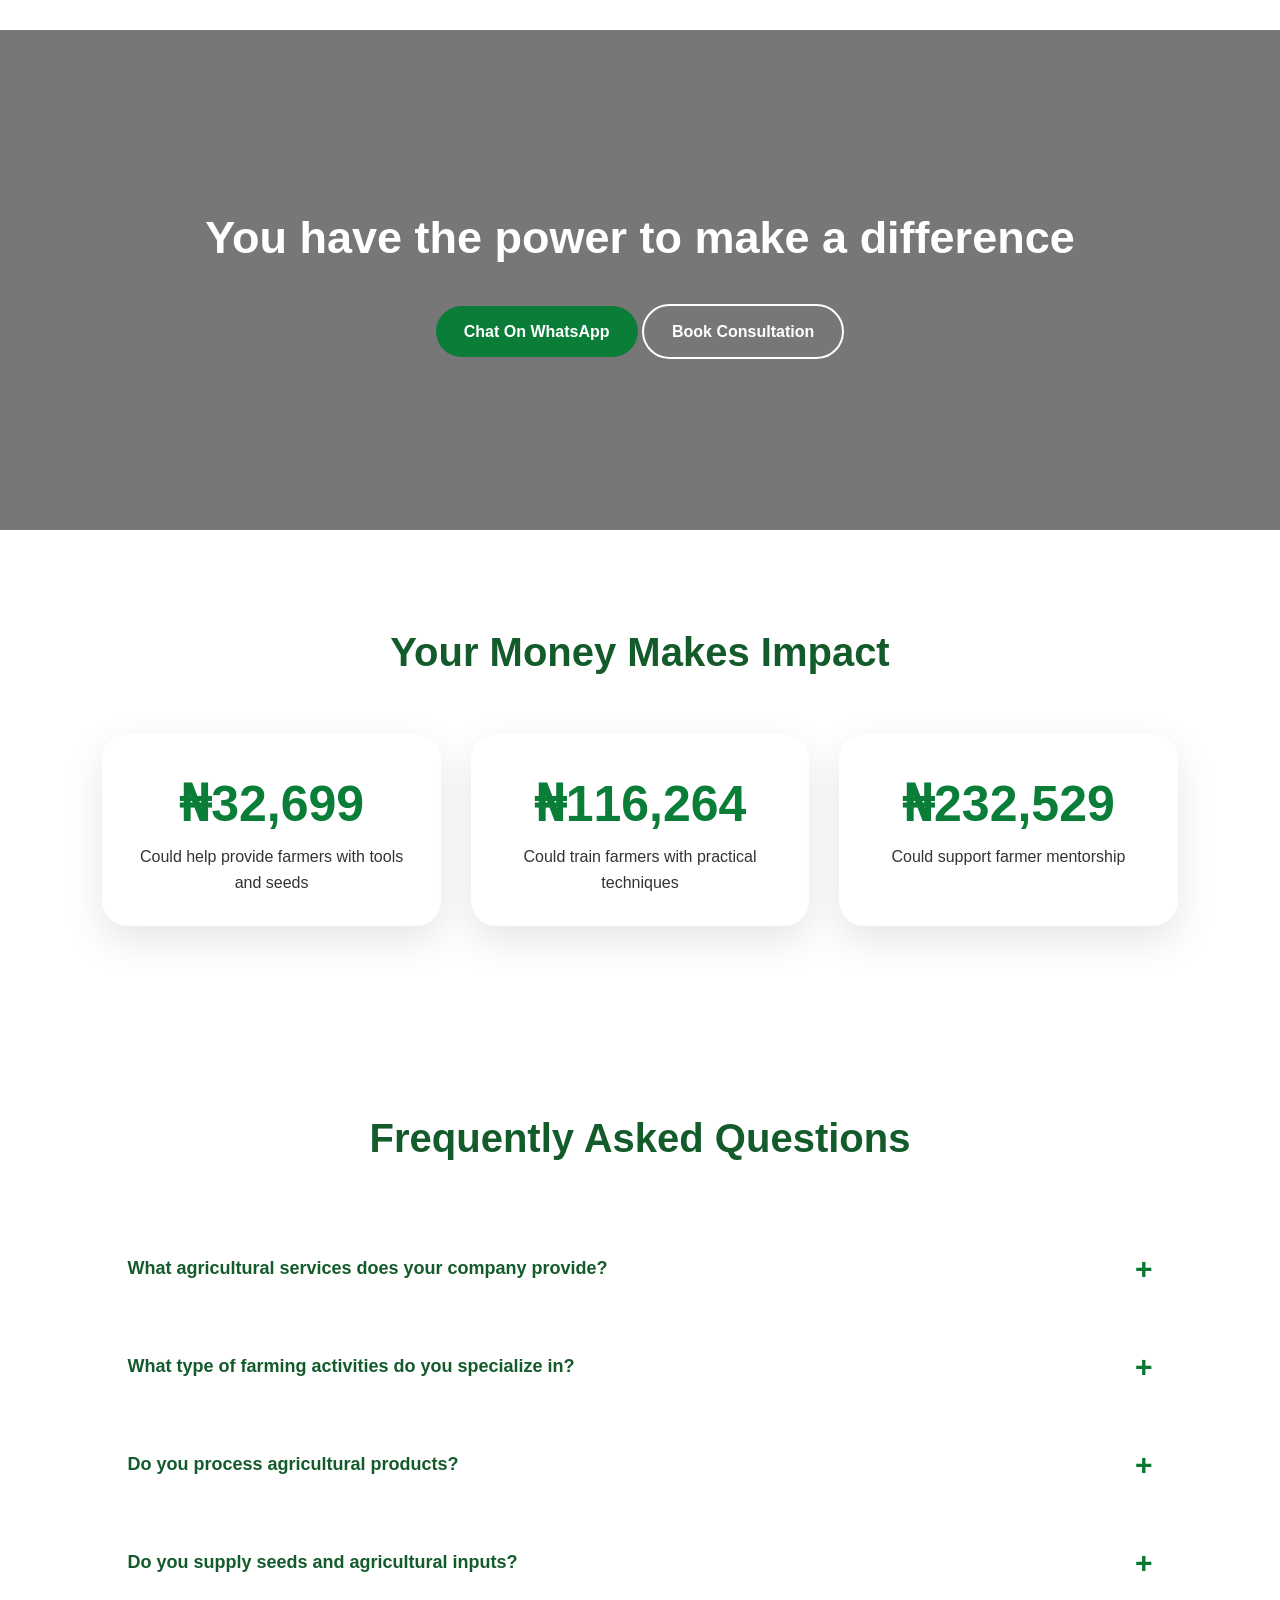
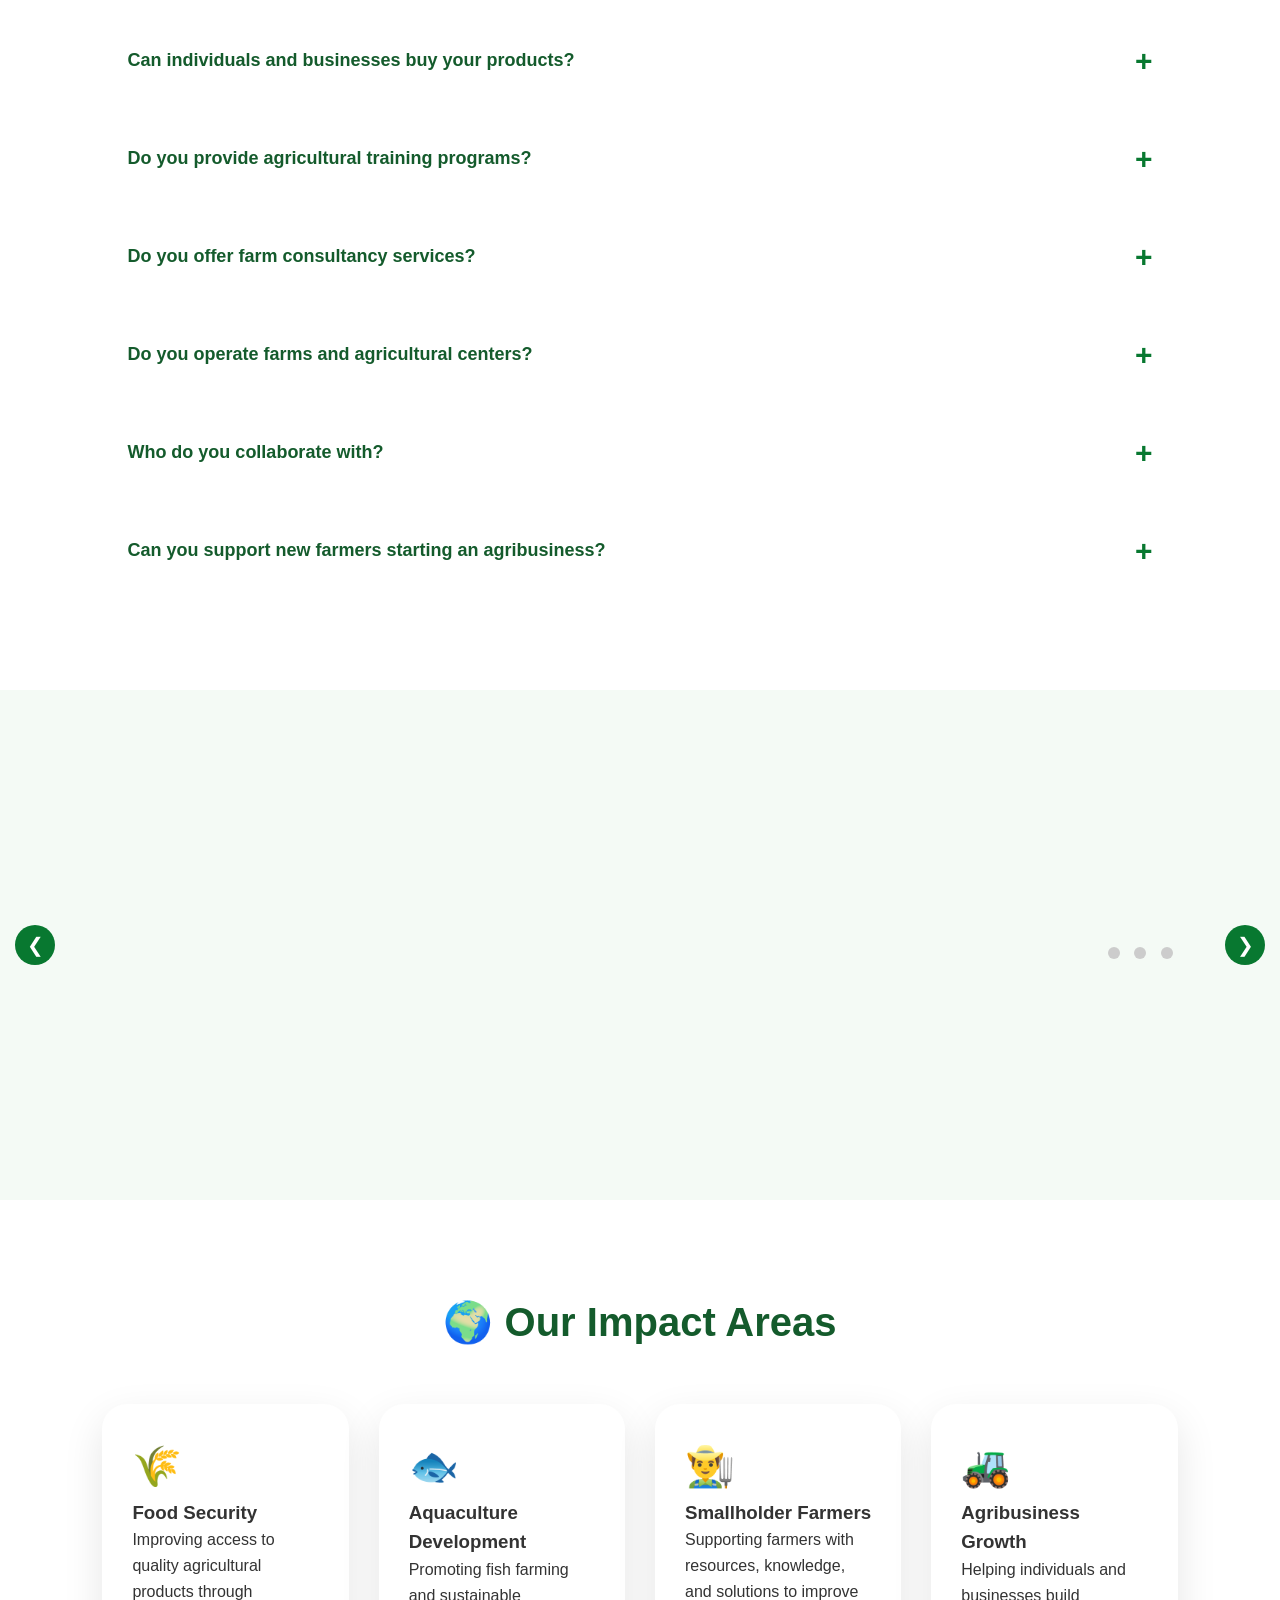
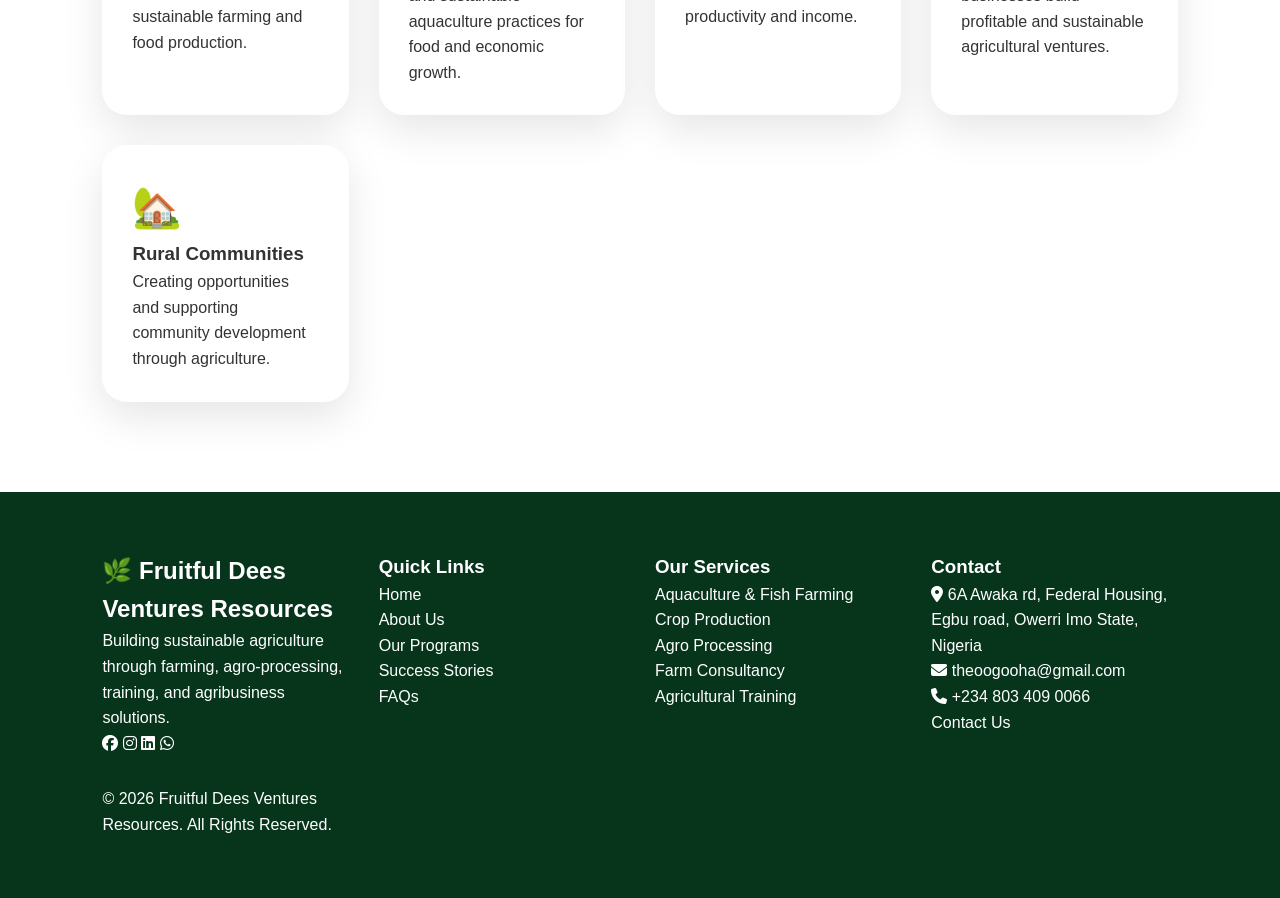
==== commit 6a28b011: "Add files via upload updated wedsite" ====
--- a/index.html
+++ b/index.html
@@ -68,9 +68,6 @@
 
 <div class="hero-content reveal">
 
-<h1>
-Growing Agriculture, Creating Sustainable Value
-</h1>
 
 <p>
 We are dedicated to advancing agriculture through innovative farming, 
@@ -832,7 +829,7 @@
 
 <div class="footer-brand">
 
-<h2>🌿 Fruitful Dees Ventures Resources</h2>
+<h2 class="footer-title">🌿 Fruitful Dees Ventures Resources</h2>
 
 <p>
 Building sustainable agriculture through farming,
--- a/style.css
+++ b/style.css
@@ -1401,57 +1401,6 @@
 ========================== */
 
 
-@media(max-width:900px){
-
-
-.story-container{
-
-height:350px;
-
-}
-
-
-.story h3{
-
-font-size:22px;
-
-}
-
-
-.story p{
-
-font-size:16px;
-
-}
-
-
-
-.story-controls label{
-
-width:40px;
-
-height:40px;
-
-font-size:20px;
-
-}
-
-
-.prev{
-
-left:15px;
-
-}
-
-
-.next{
-
-right:15px;
-
-}
-
-
-}
 
 
 
@@ -1701,6 +1650,73 @@
 
 }
 
+/*========================
+STORIES
+========================*/
+.story-container{
+
+height:350px;
+
+}
+
+
+.story h3{
+
+font-size:22px;
+
+}
+
+
+.story p{
+
+font-size:16px;
+
+}
+
+
+
+.story-controls label{
+
+width:40px;
+
+height:40px;
+
+font-size:20px;
+
+}
+
+
+.prev{
+
+left:15px;
+
+}
+
+
+.next{
+
+right:15px;
+
+}
+
+/* ==========================
+TOPBAR BUTTON TABLET
+========================== */
+
+.topbar a{
+
+padding:7px 18px;
+
+font-size:13px;
+
+}
+
+/*=========================
+Title fonts
+==========================*/
+.footer-title{
+font-size:24px;
+}
 
 
 
@@ -1883,6 +1899,26 @@
 
 }
 
-
-}
-
+/* ==========================
+TOPBAR BUTTON MOBILE
+========================== */
+
+.topbar a{
+
+padding:6px 14px;
+
+font-size:11px;
+
+border-radius:20px;
+
+}
+
+/*=========================
+Title fonts
+==========================*/
+.footer-title{
+font-size:20px;
+}
+
+}
+
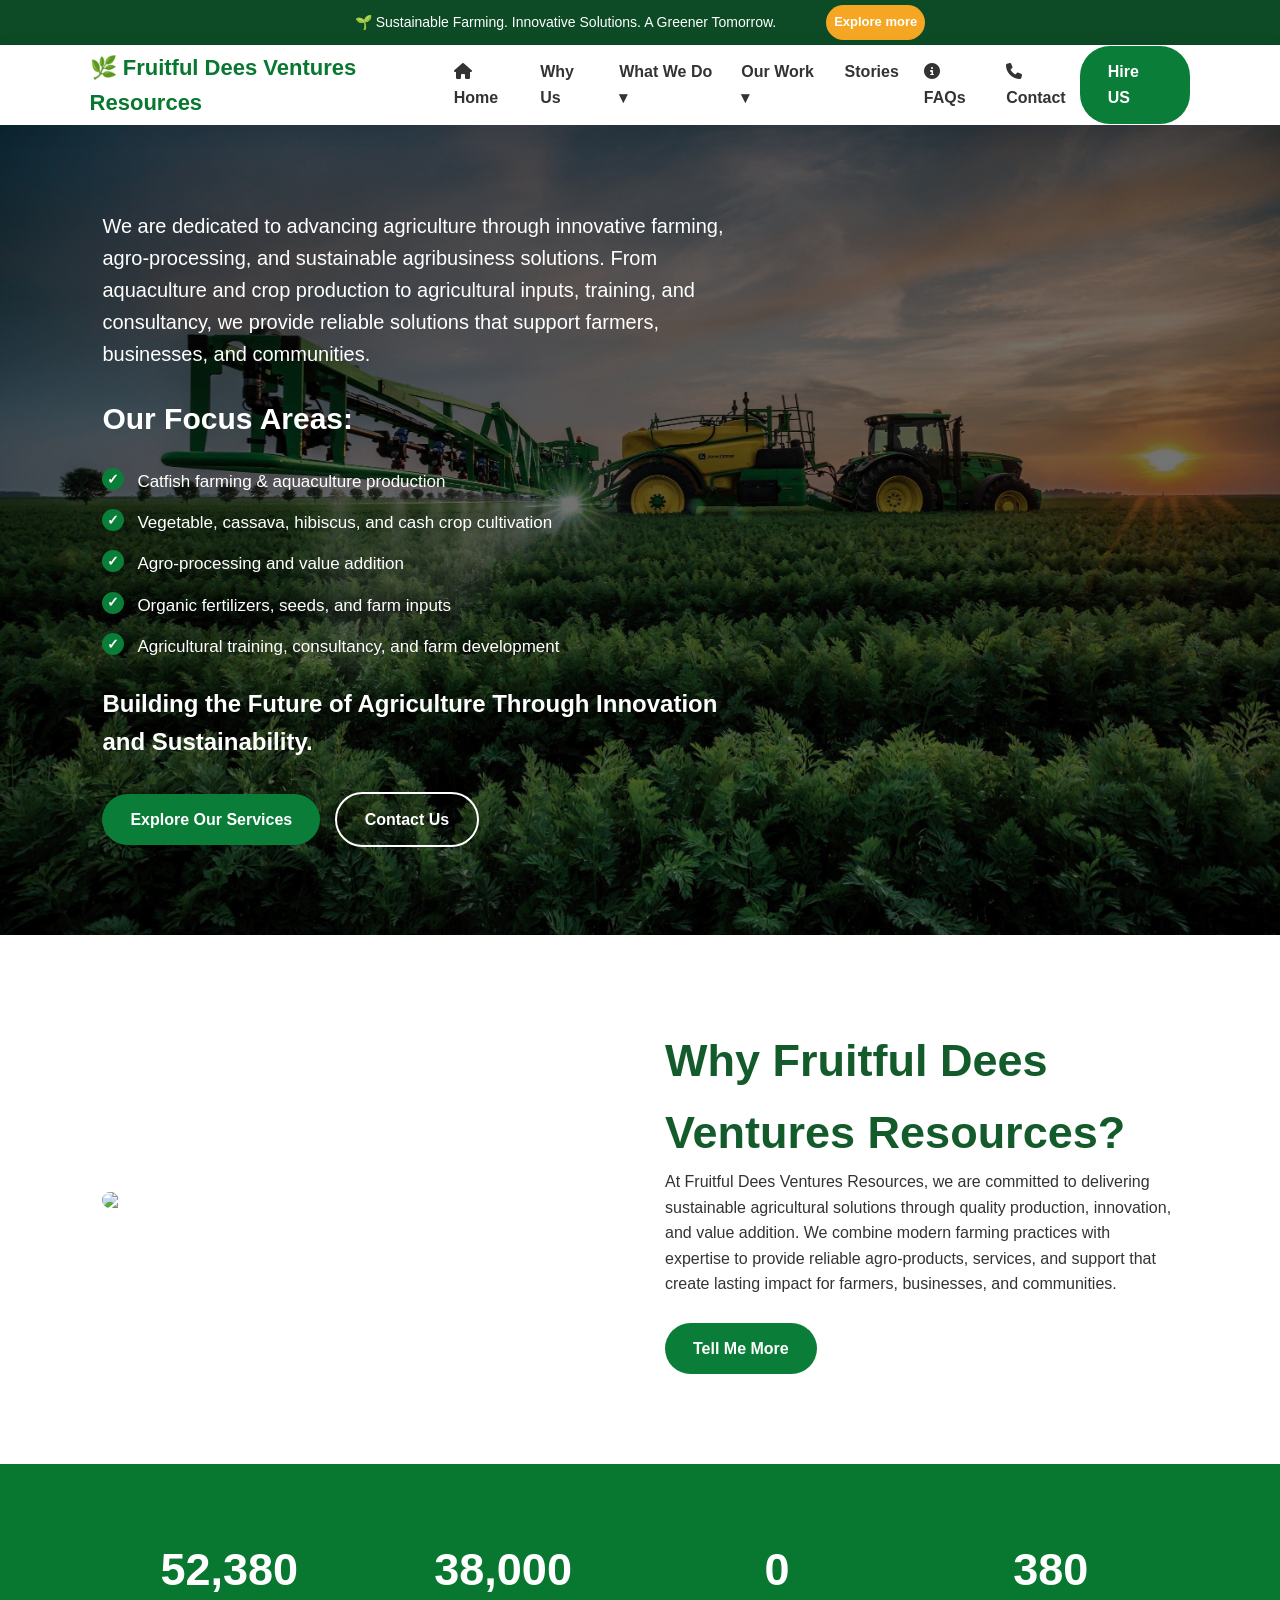
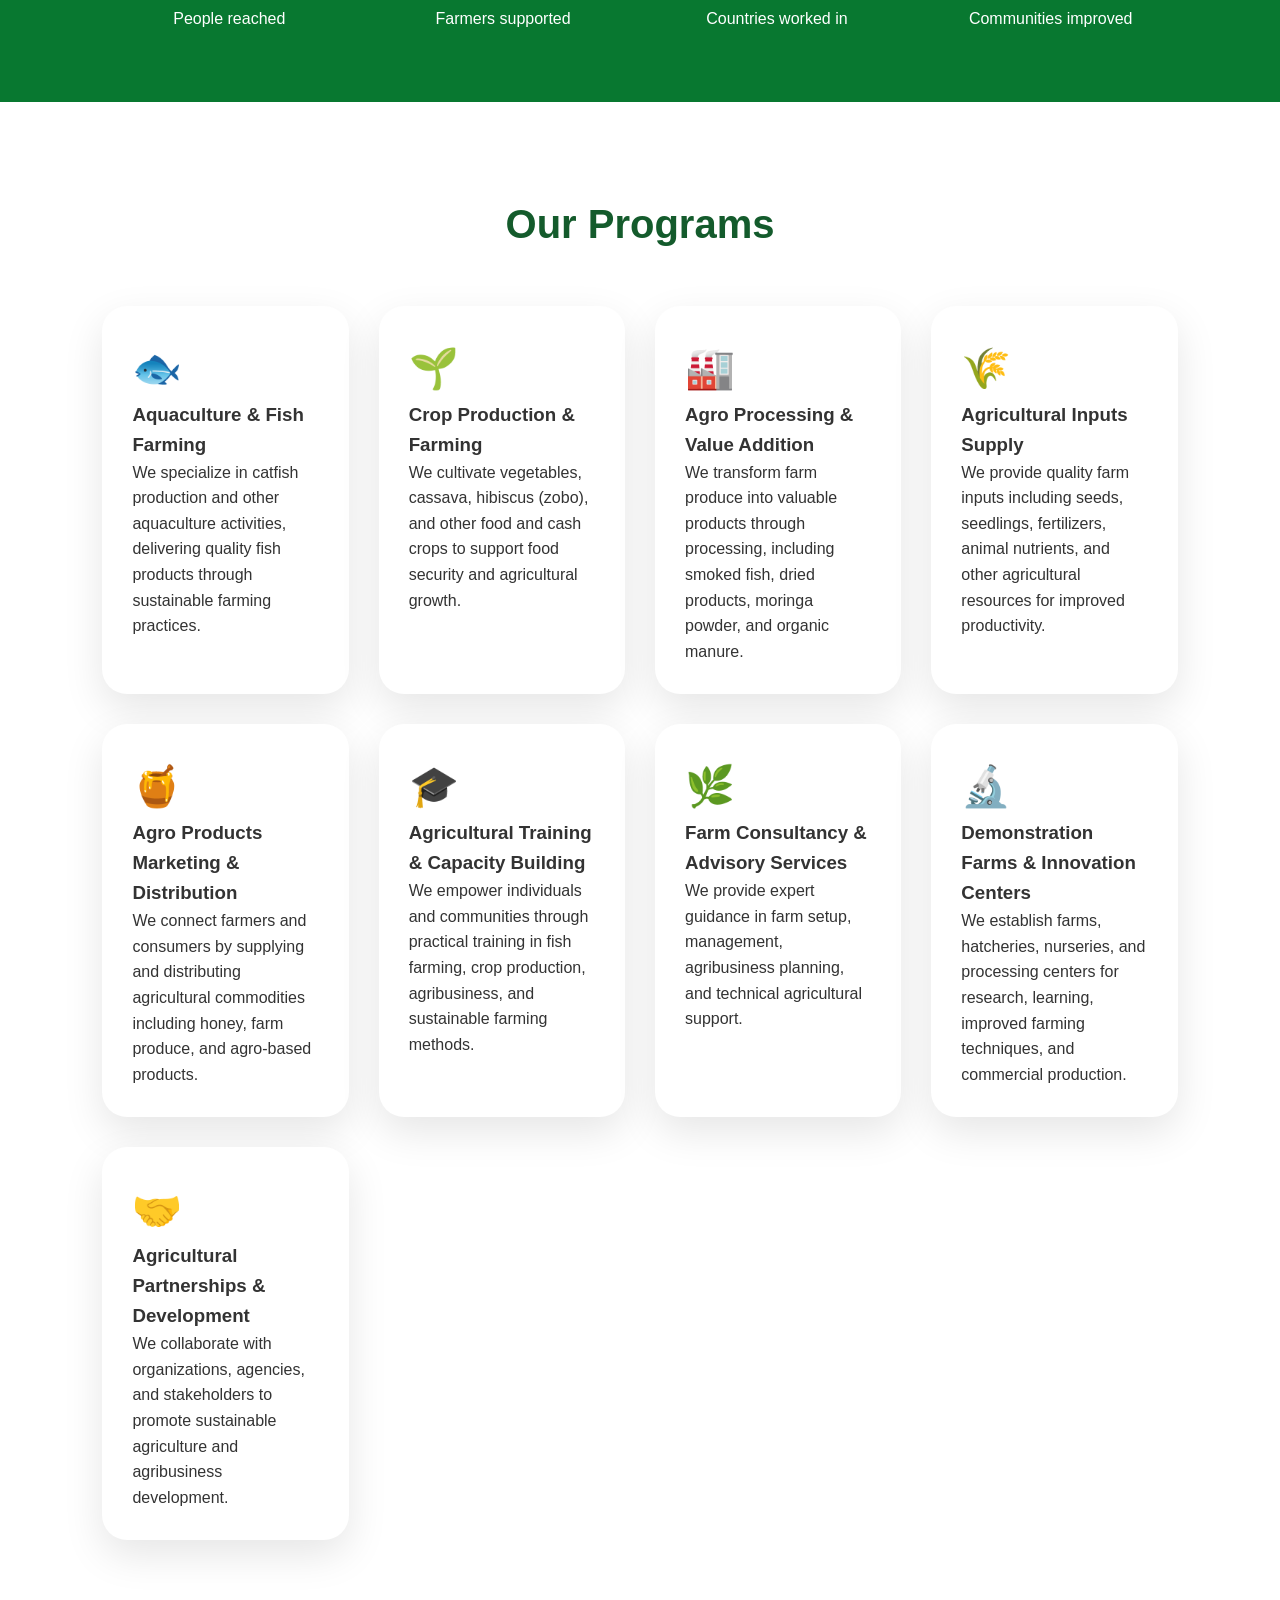
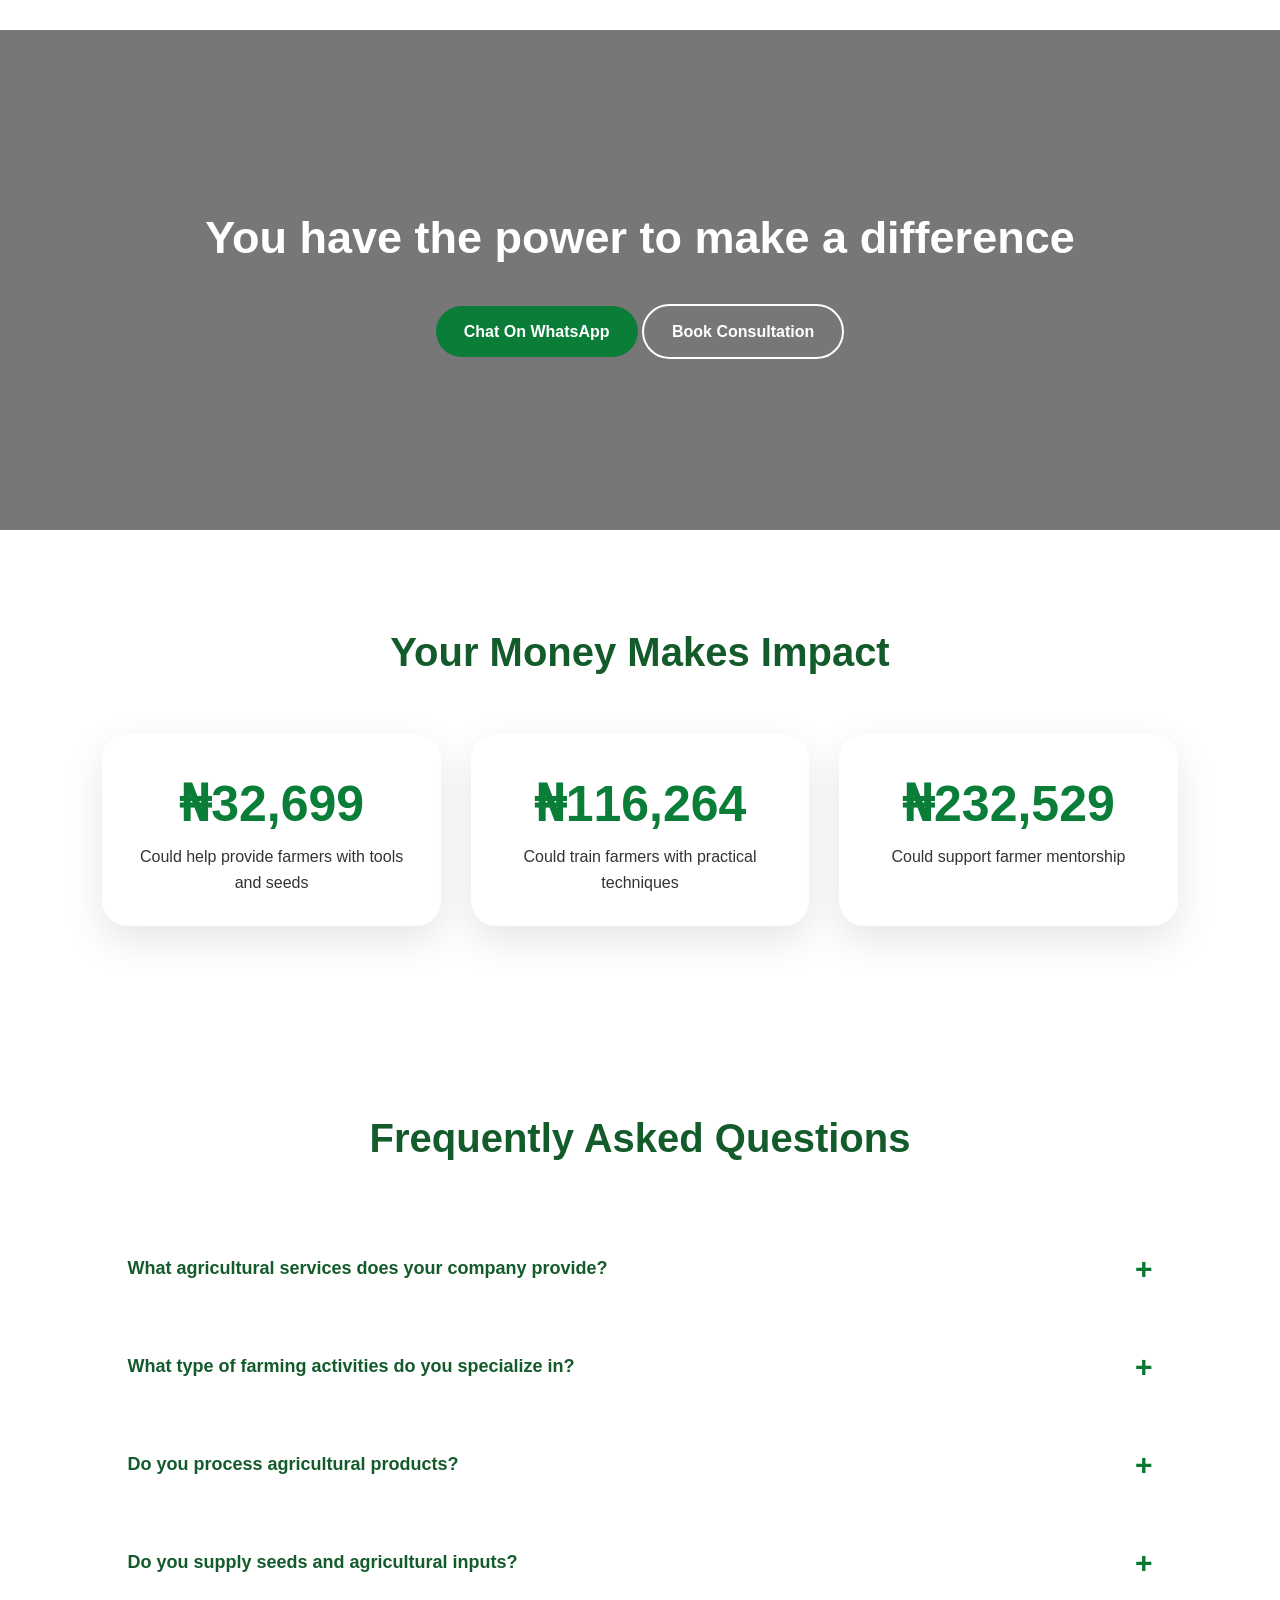
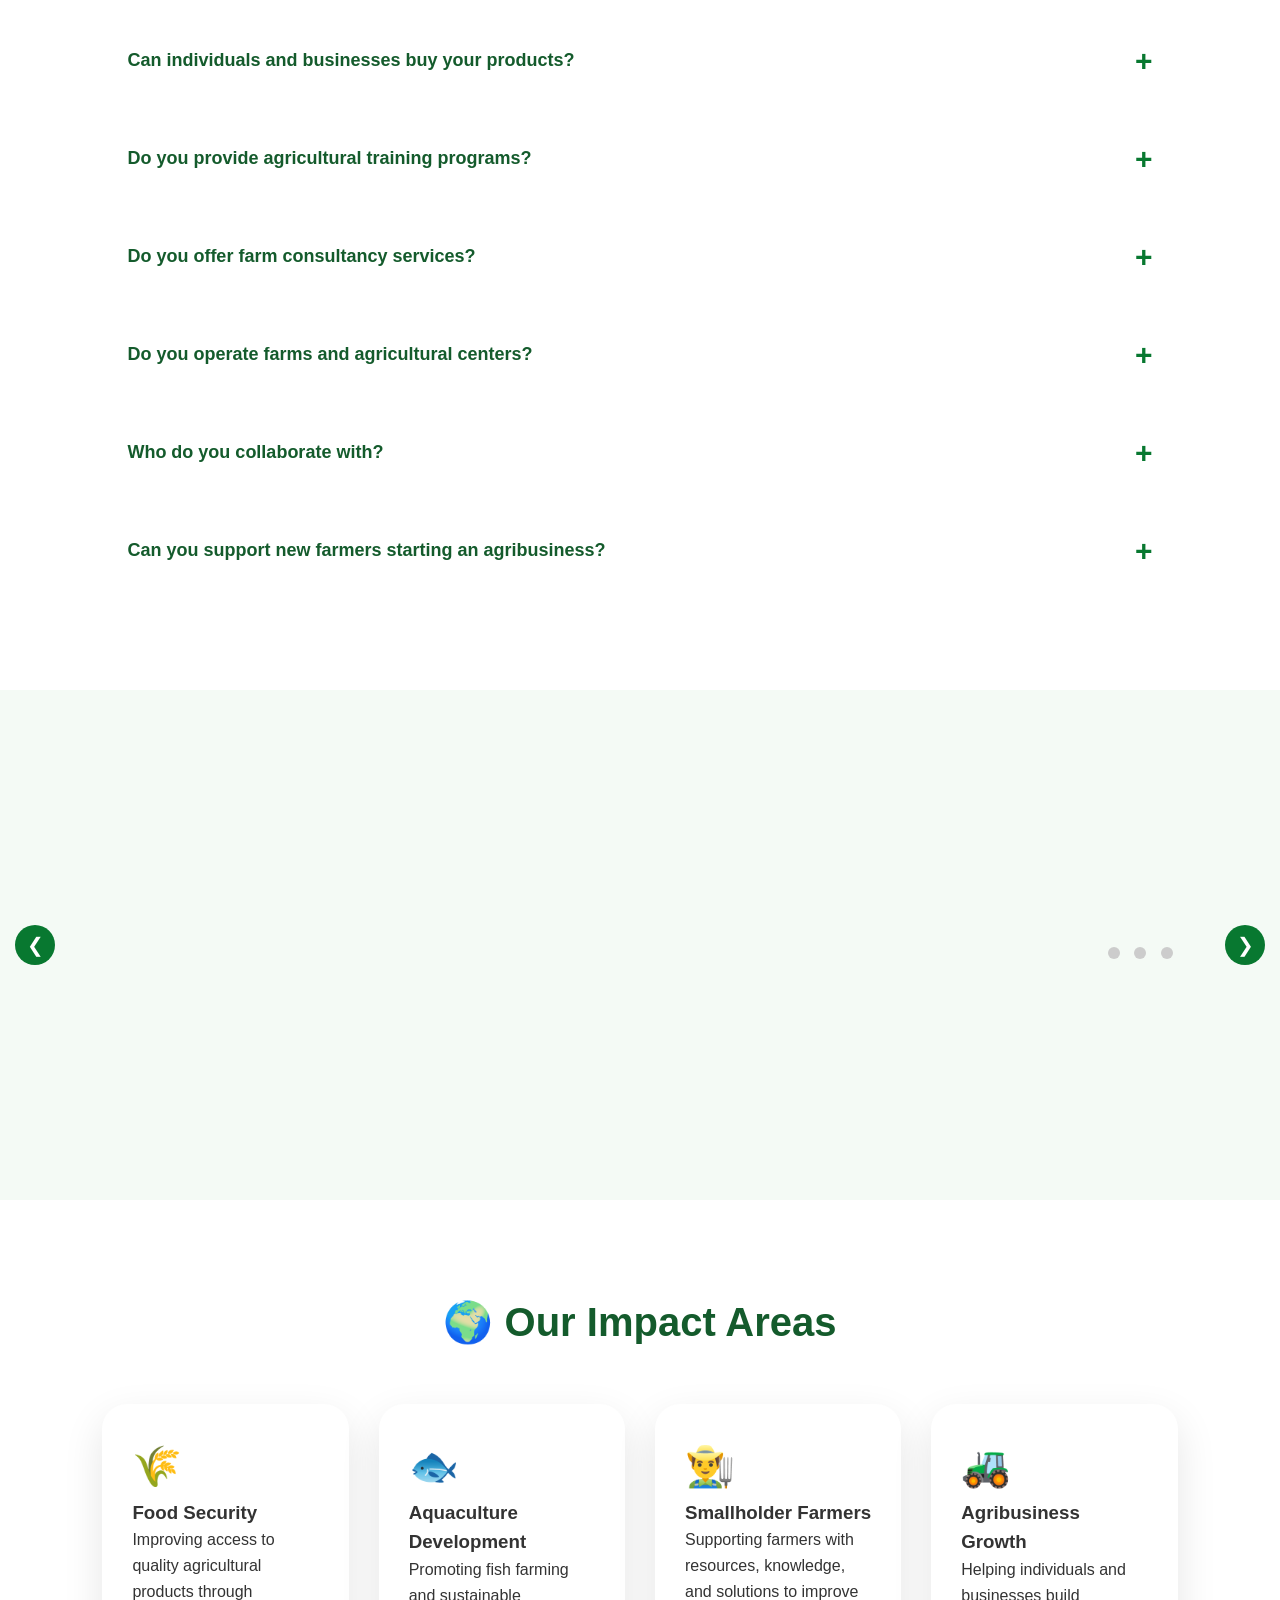
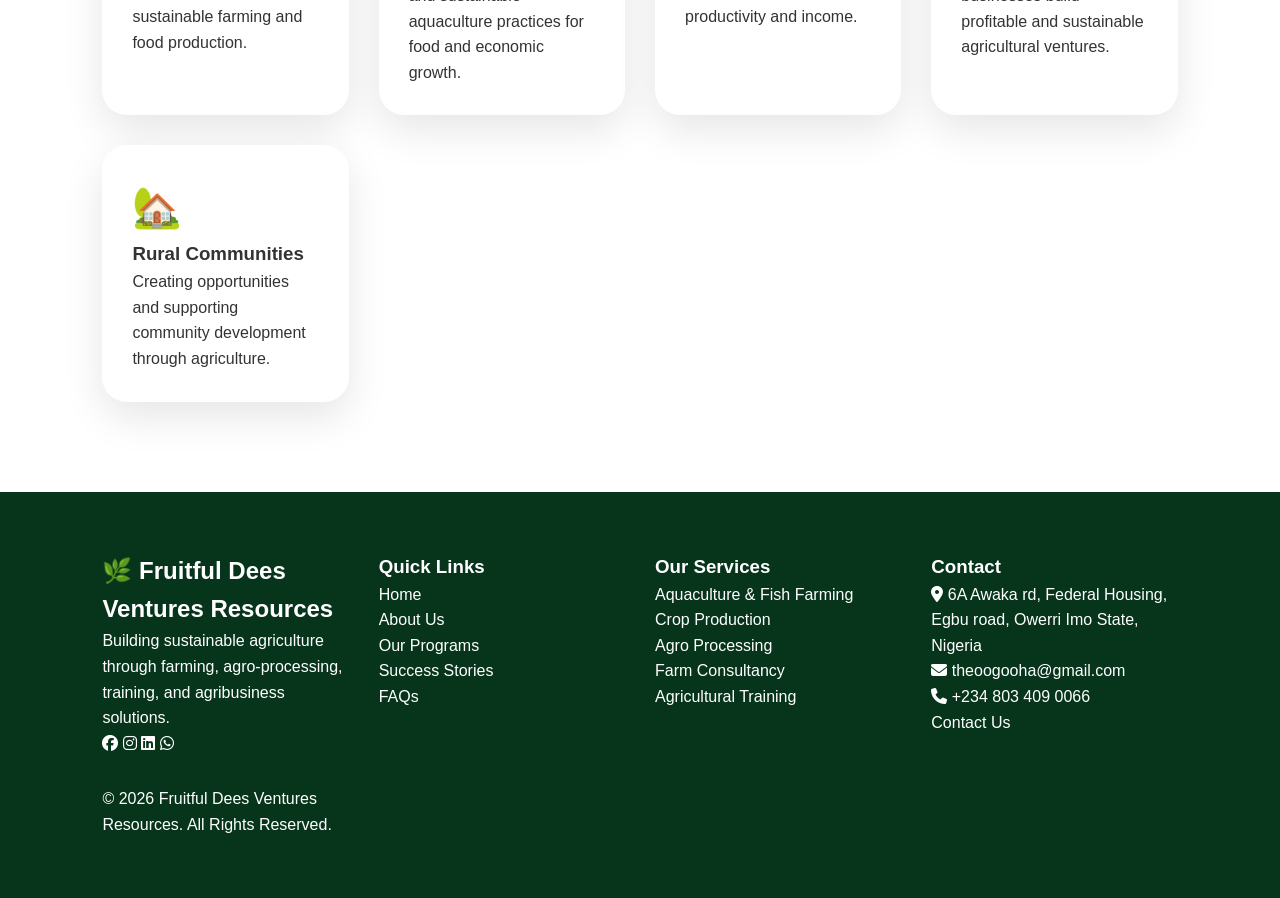
==== commit 801b22bb: "Add files via upload updated website" ====
--- a/index.html
+++ b/index.html
@@ -14,8 +14,8 @@
 <body>
 
 
-<div class="topbar">
-<p>🌱 Supporting farmers. Fighting poverty. Protecting nature.</p>
+<div class="topbar">🌱 Sustainable Farming. Innovative Solutions. A Greener Tomorrow.
+<p></p>
 <a href="#donate">Explore more</a>
 </div>
 
--- a/style.css
+++ b/style.css
@@ -1705,7 +1705,7 @@
 
 .topbar a{
 
-padding:7px 18px;
+padding:7px 8px;
 
 font-size:13px;
 
@@ -1905,7 +1905,7 @@
 
 .topbar a{
 
-padding:6px 14px;
+padding:6px 9px;
 
 font-size:11px;
 
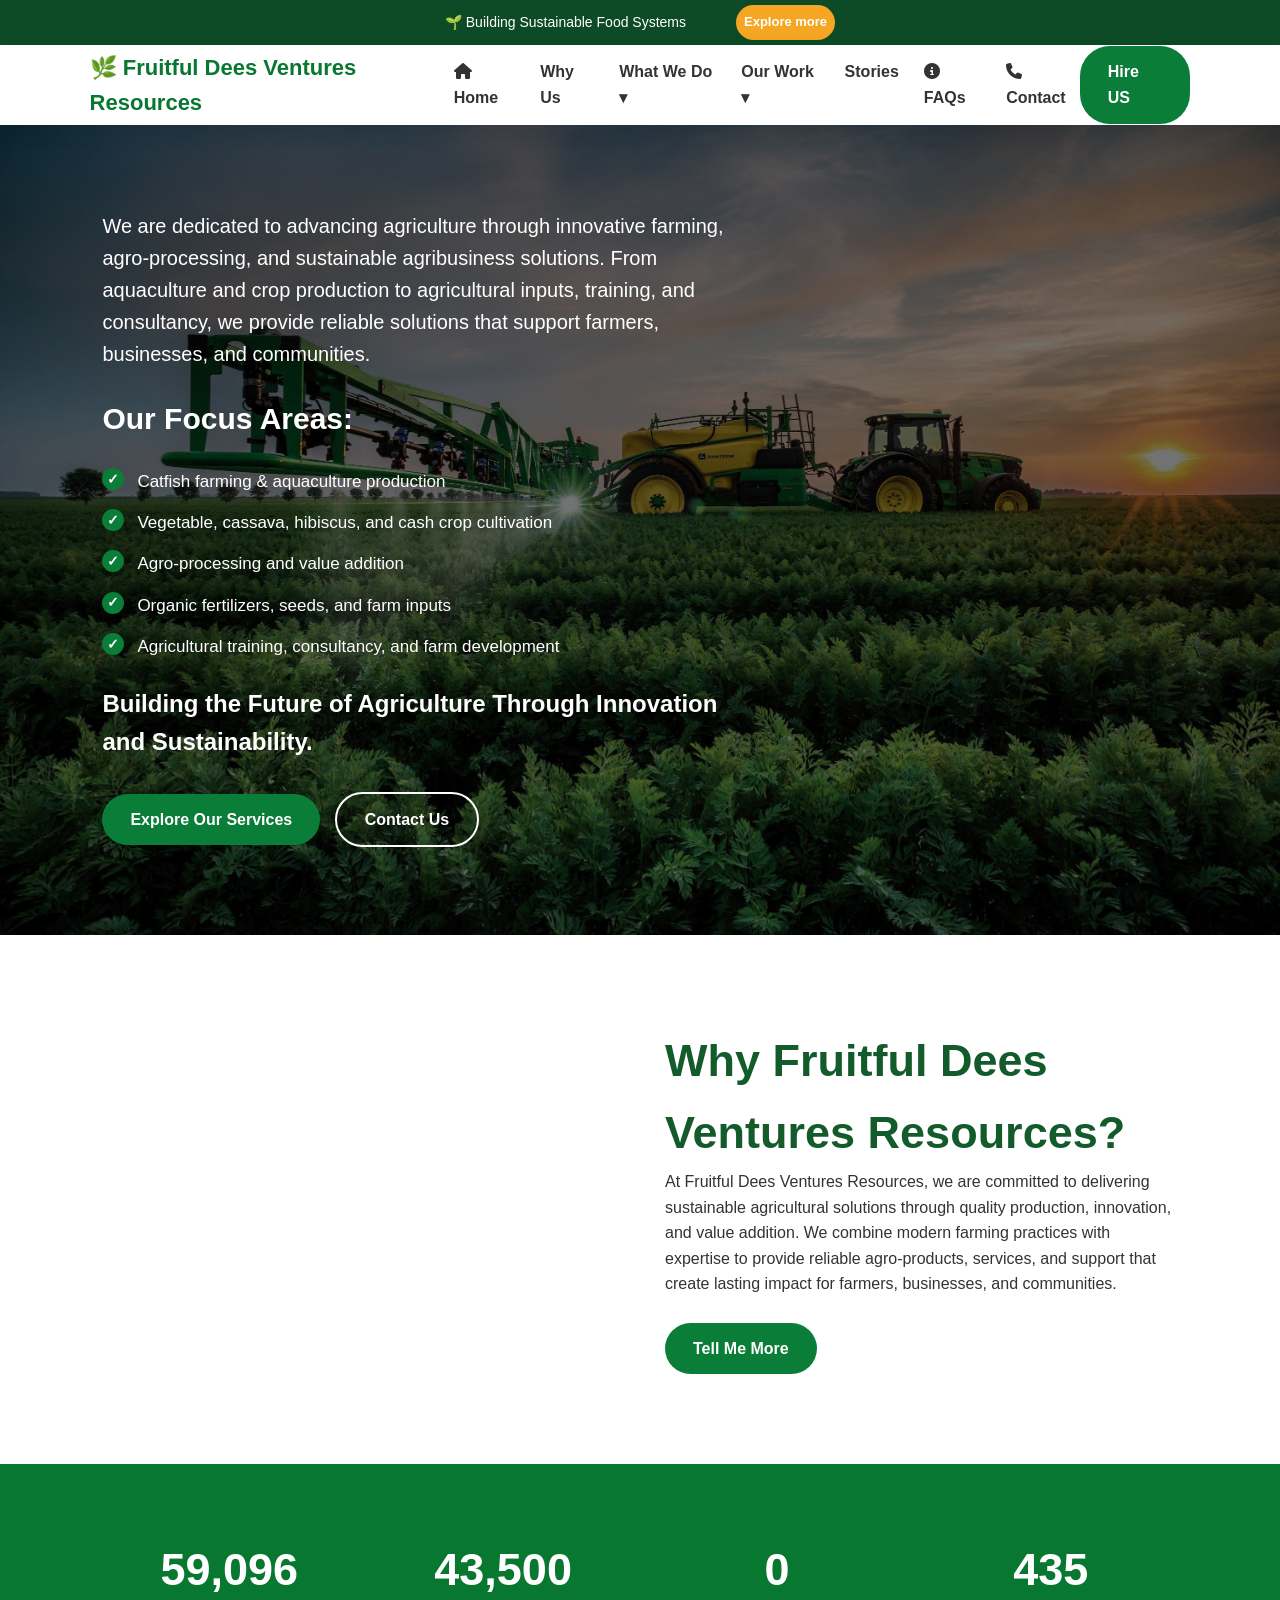
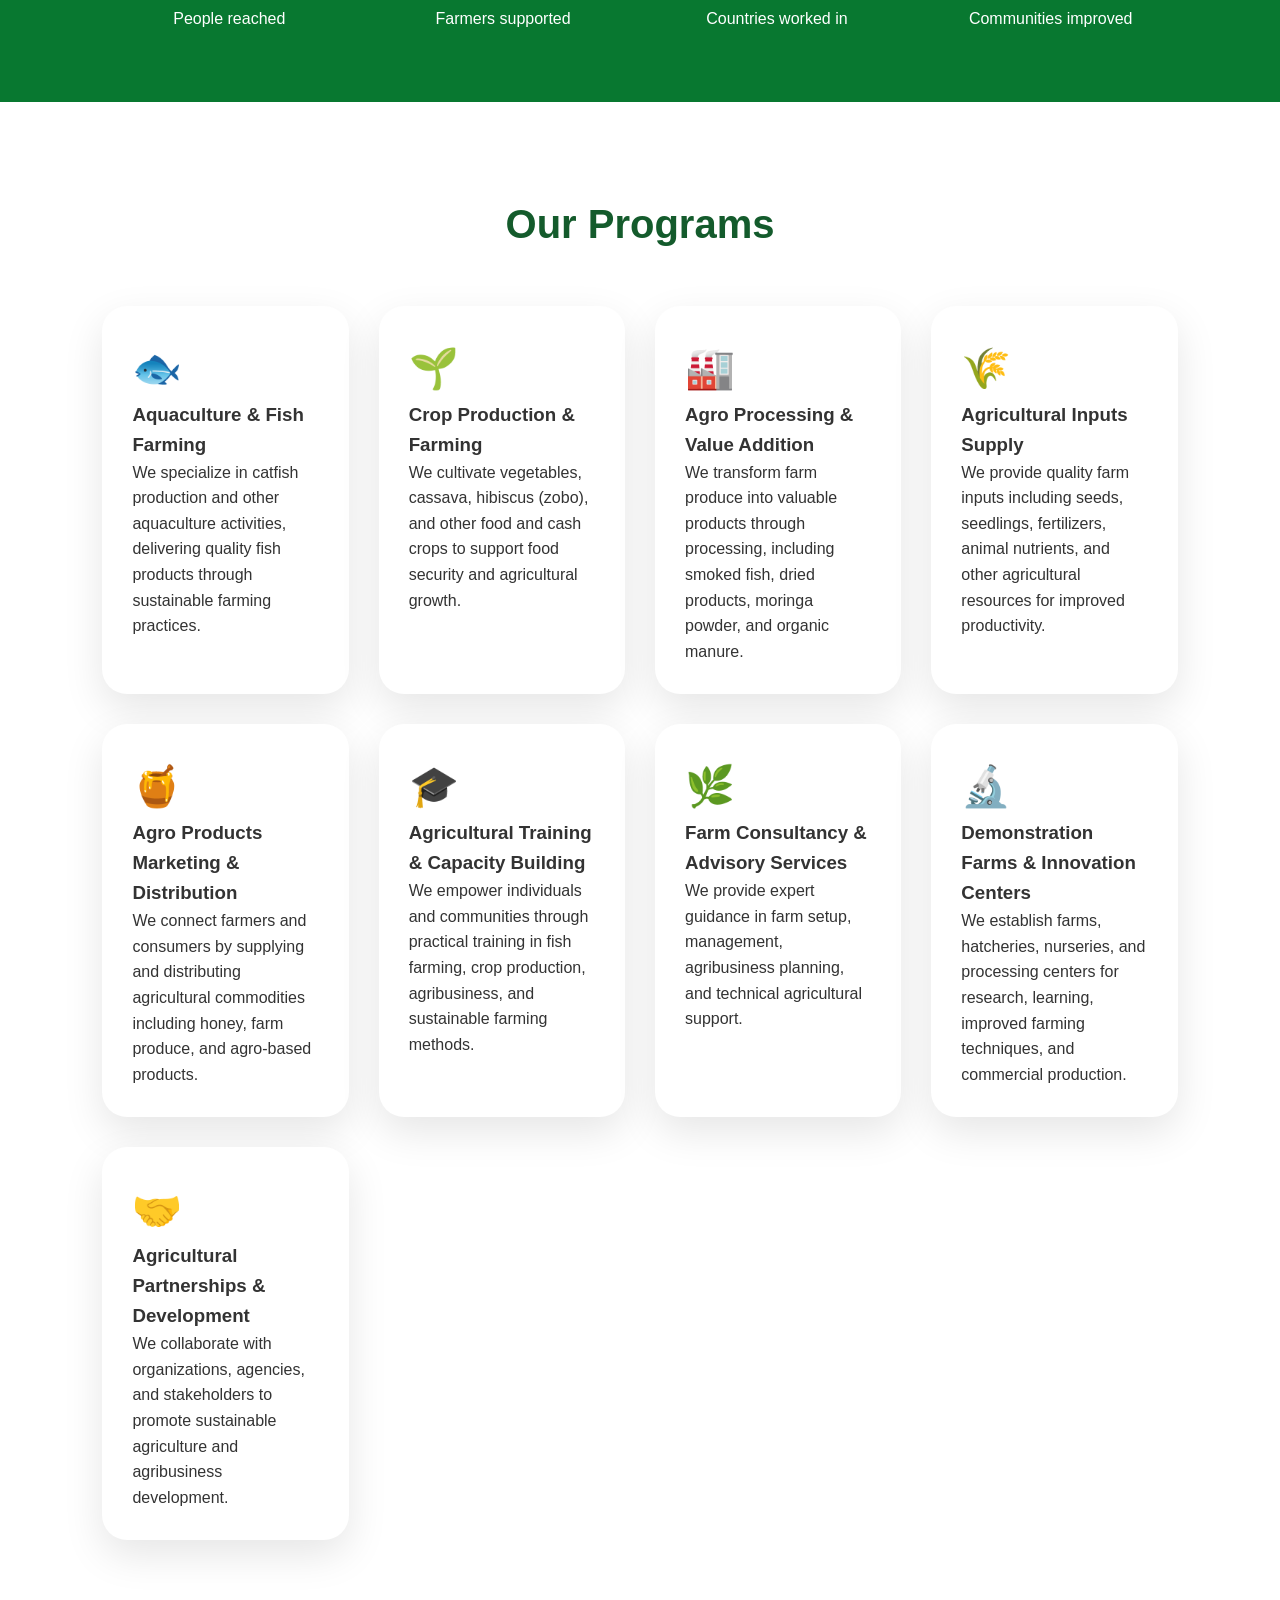
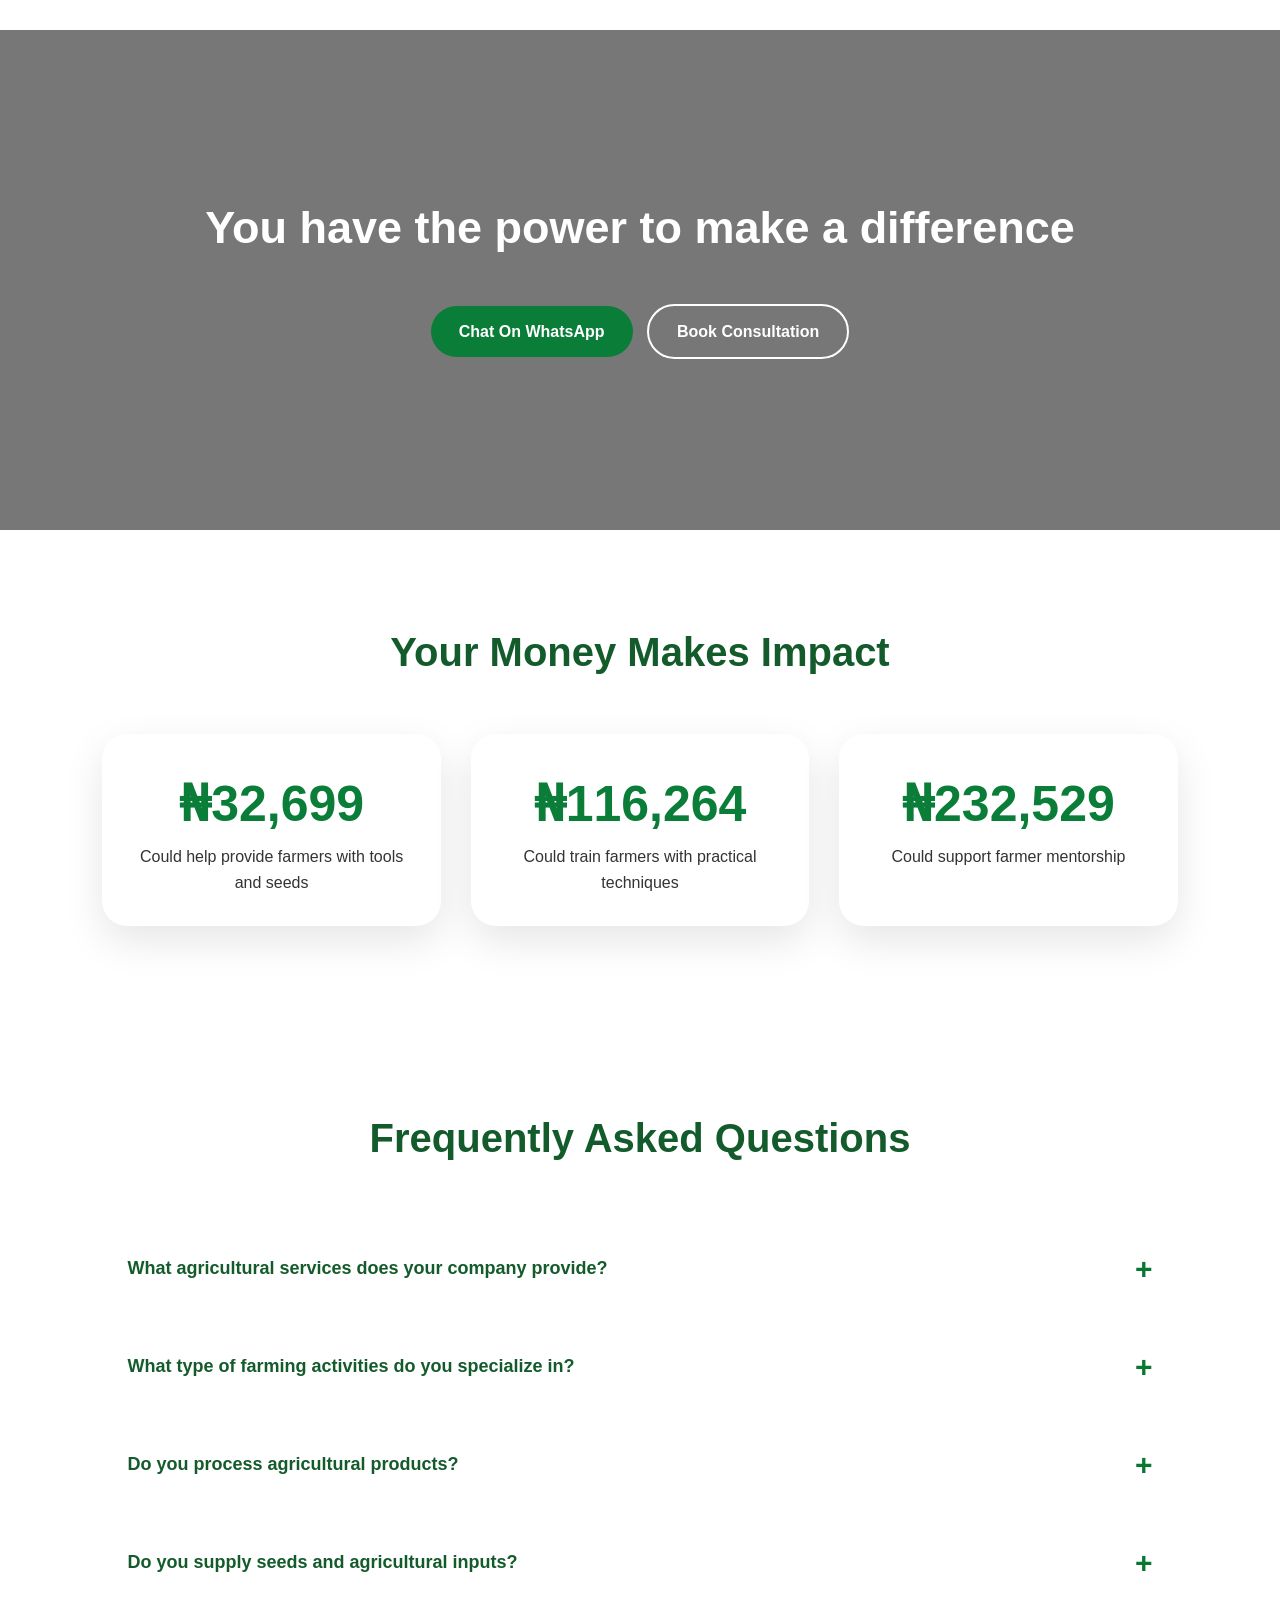
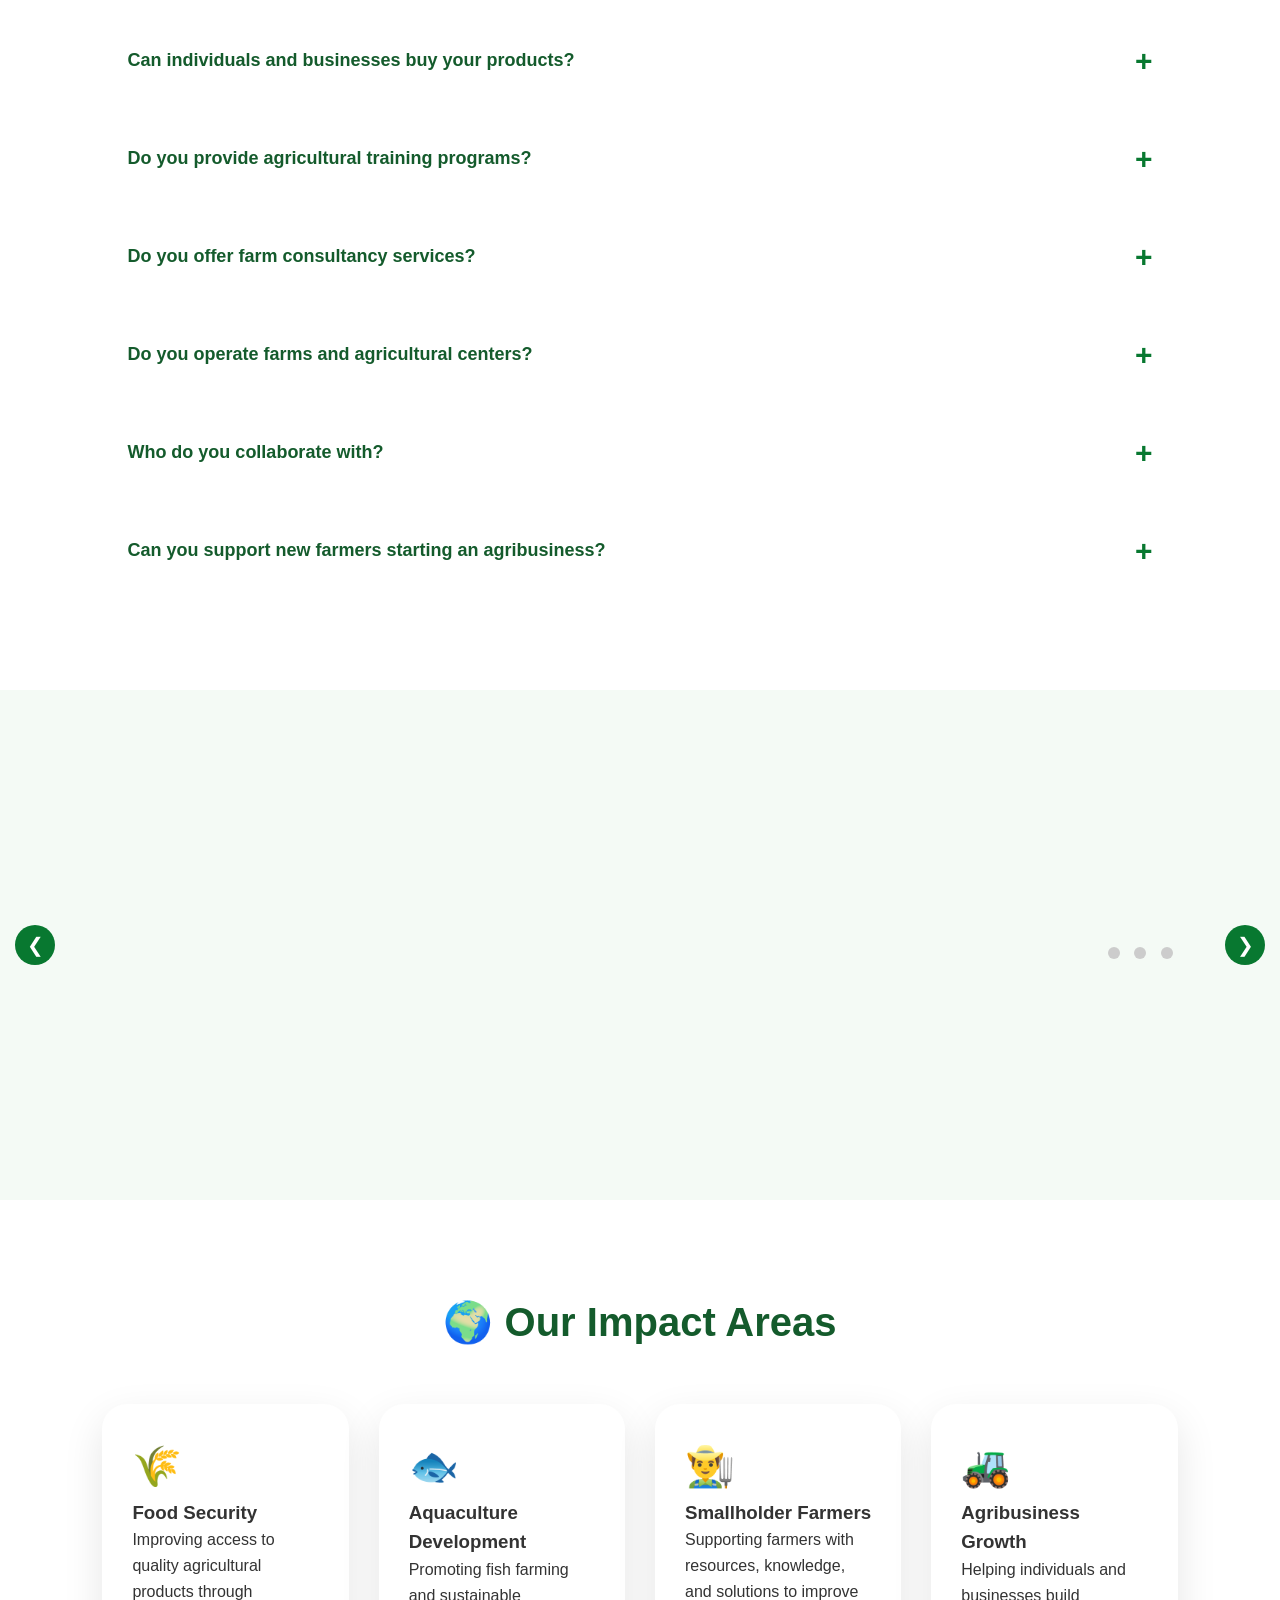
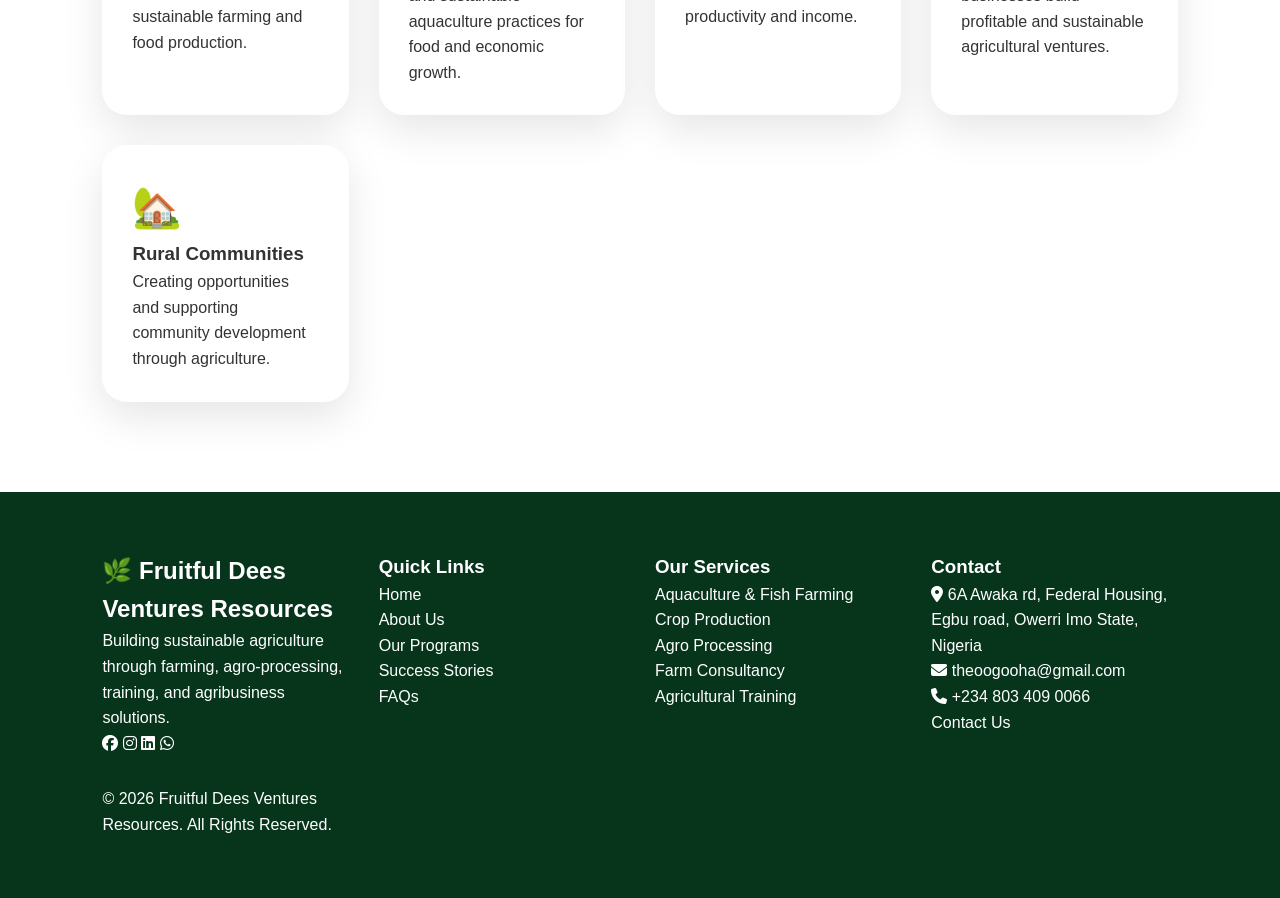
==== commit 0be357ee: "Add files via upload updated website" ====
--- a/index.html
+++ b/index.html
@@ -14,7 +14,7 @@
 <body>
 
 
-<div class="topbar">🌱 Sustainable Farming. Innovative Solutions. A Greener Tomorrow.
+<div class="topbar">🌱 Building Sustainable Food Systems
 <p></p>
 <a href="#donate">Explore more</a>
 </div>
--- a/style.css
+++ b/style.css
@@ -1718,6 +1718,15 @@
 font-size:24px;
 }
 
+/* ==========================
+DONATION BUTTONS MOBILE FIX
+========================== */
+.donation .btn{
+    margin:10px 5px;
+}
+
+
+
 
 
 
@@ -1920,5 +1929,16 @@
 font-size:20px;
 }
 
-}
-
+/* ==========================
+DONATION BUTTONS MOBILE FIX
+========================== */
+
+.donation .btn{
+    display:block;
+    width:100%;
+    margin:15px 0;
+    text-align:center;
+}
+
+}
+
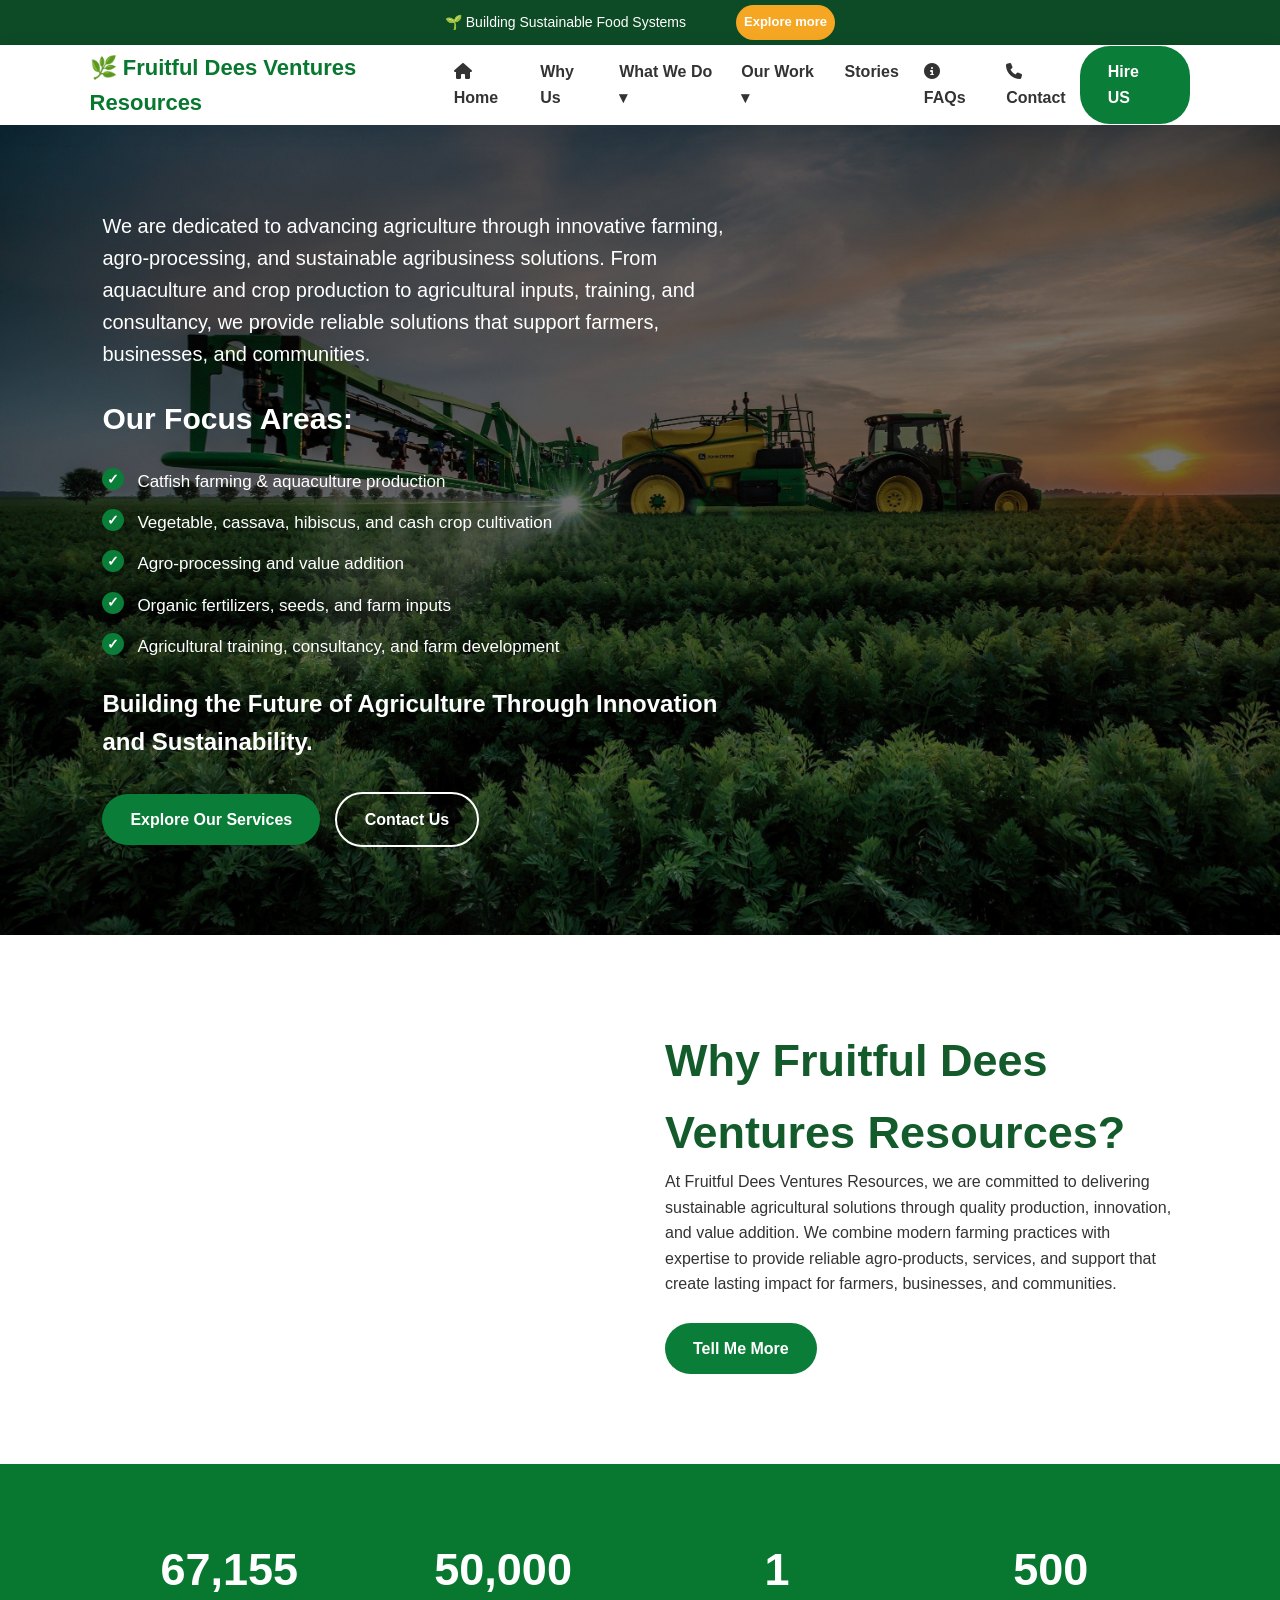
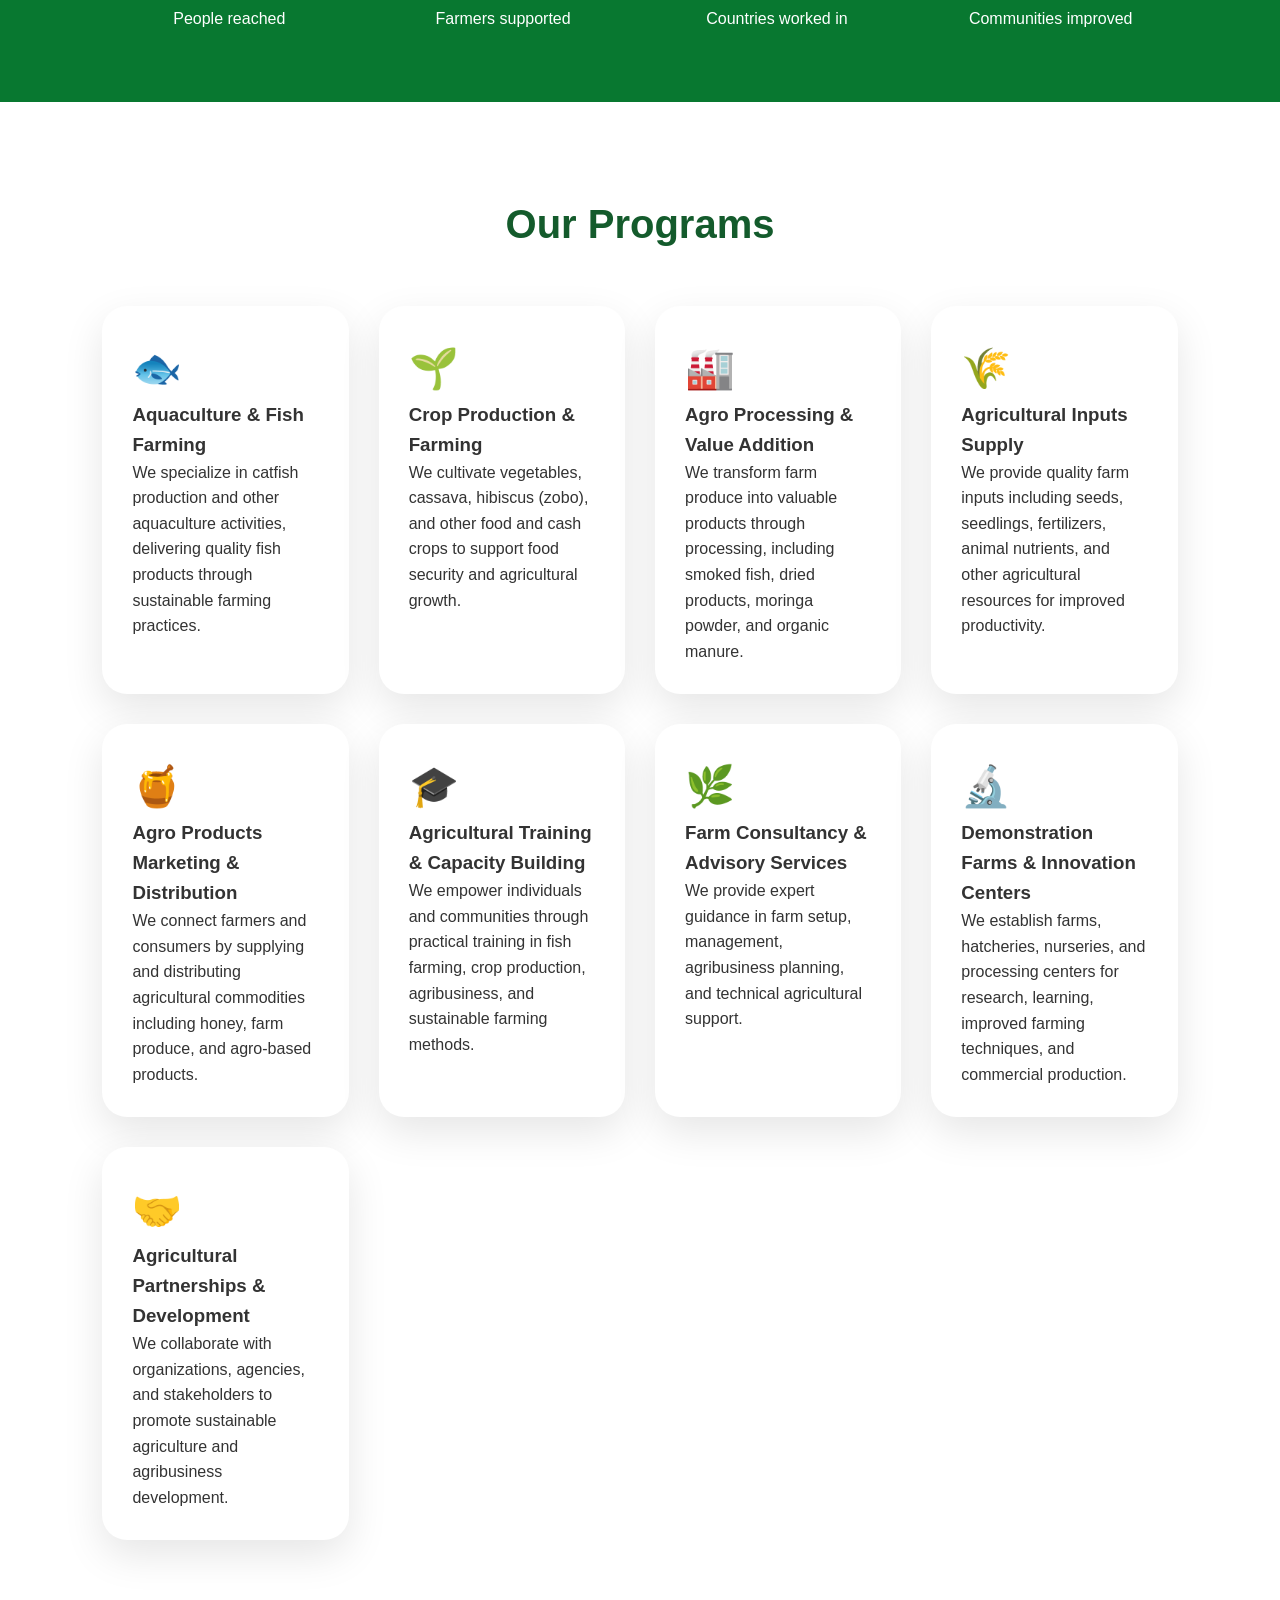
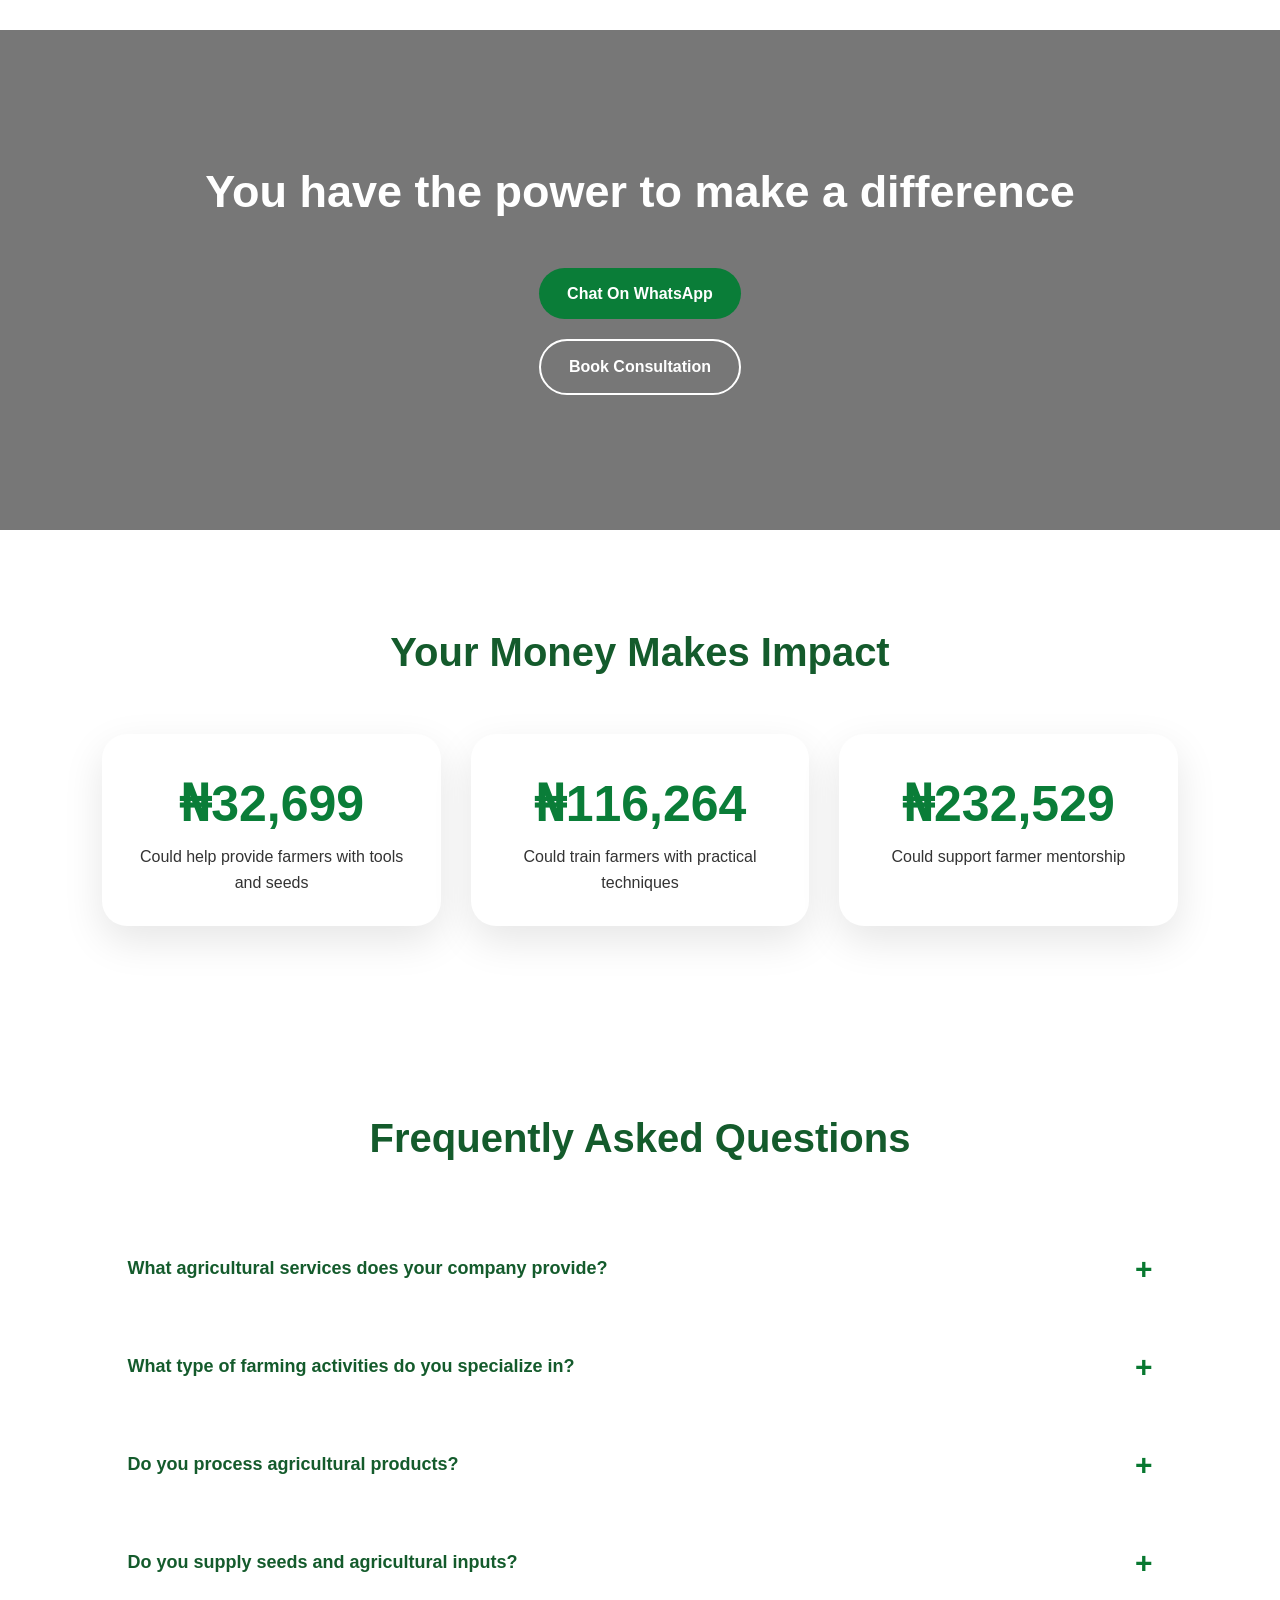
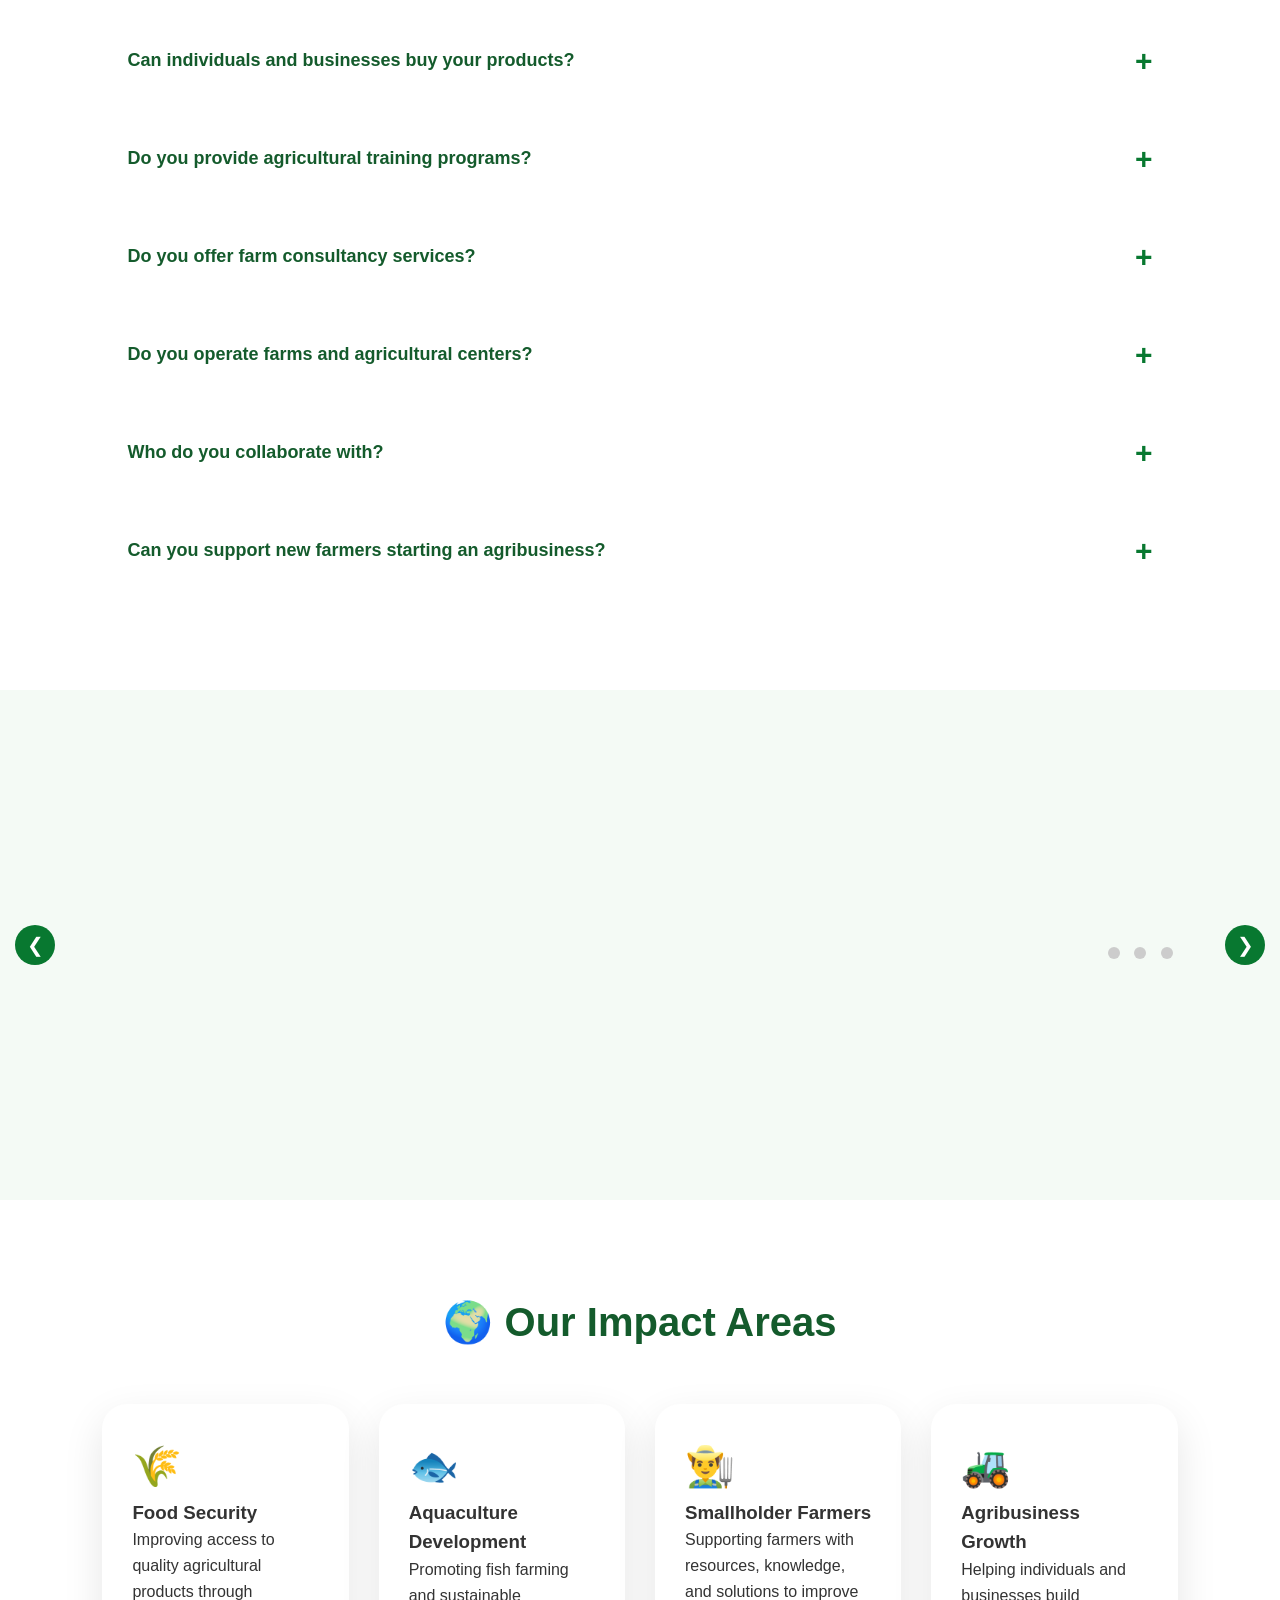
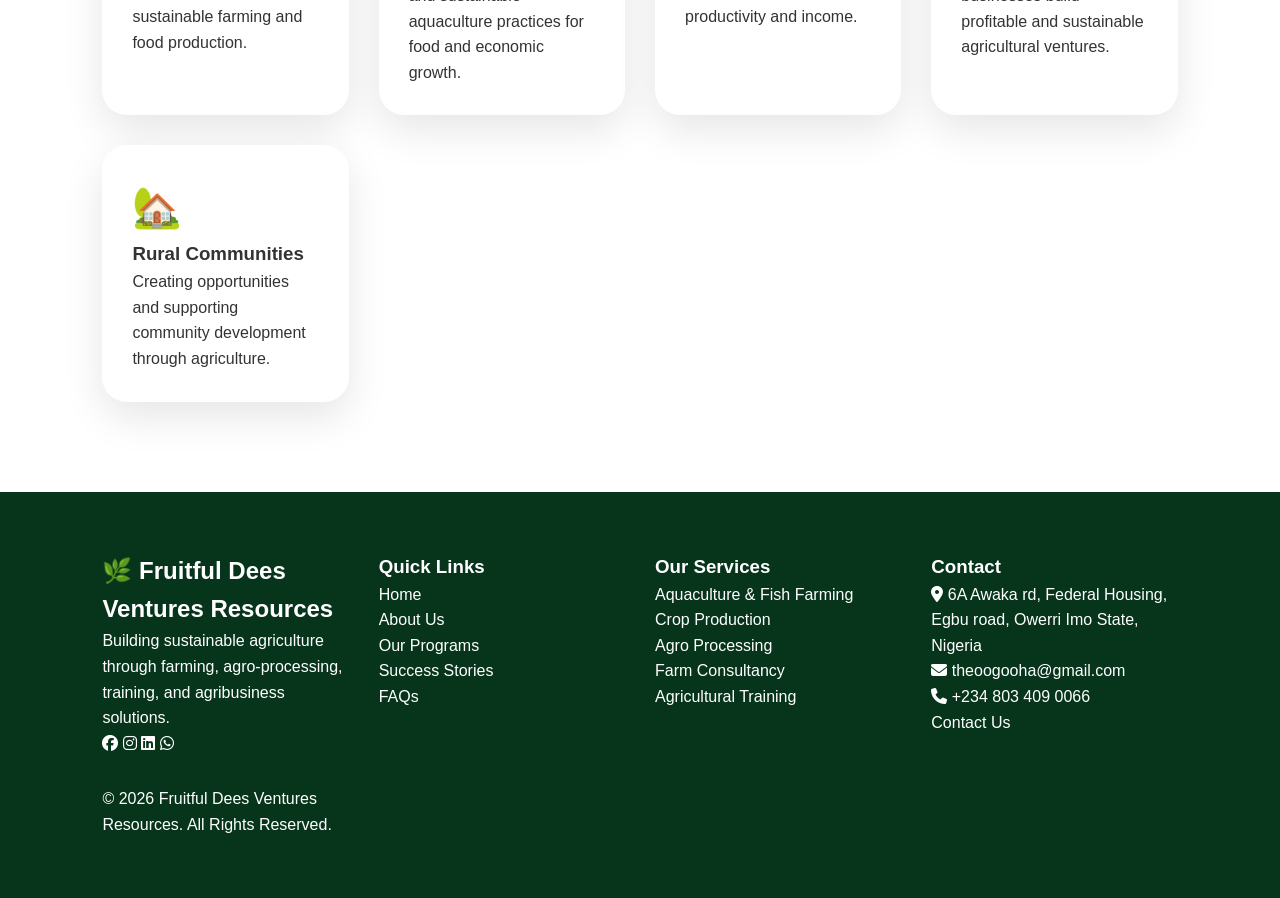
==== commit a72a9769: "Add files via upload updated html" ====
--- a/index.html
+++ b/index.html
@@ -295,7 +295,7 @@
 
 <a href="https://wa.link/9okyfu" target="_blank" class="btn primary">
 Chat On WhatsApp
-</a>
+</a><br>
 
 
 <a class="btn secondary" href="contact-us/index.html">
